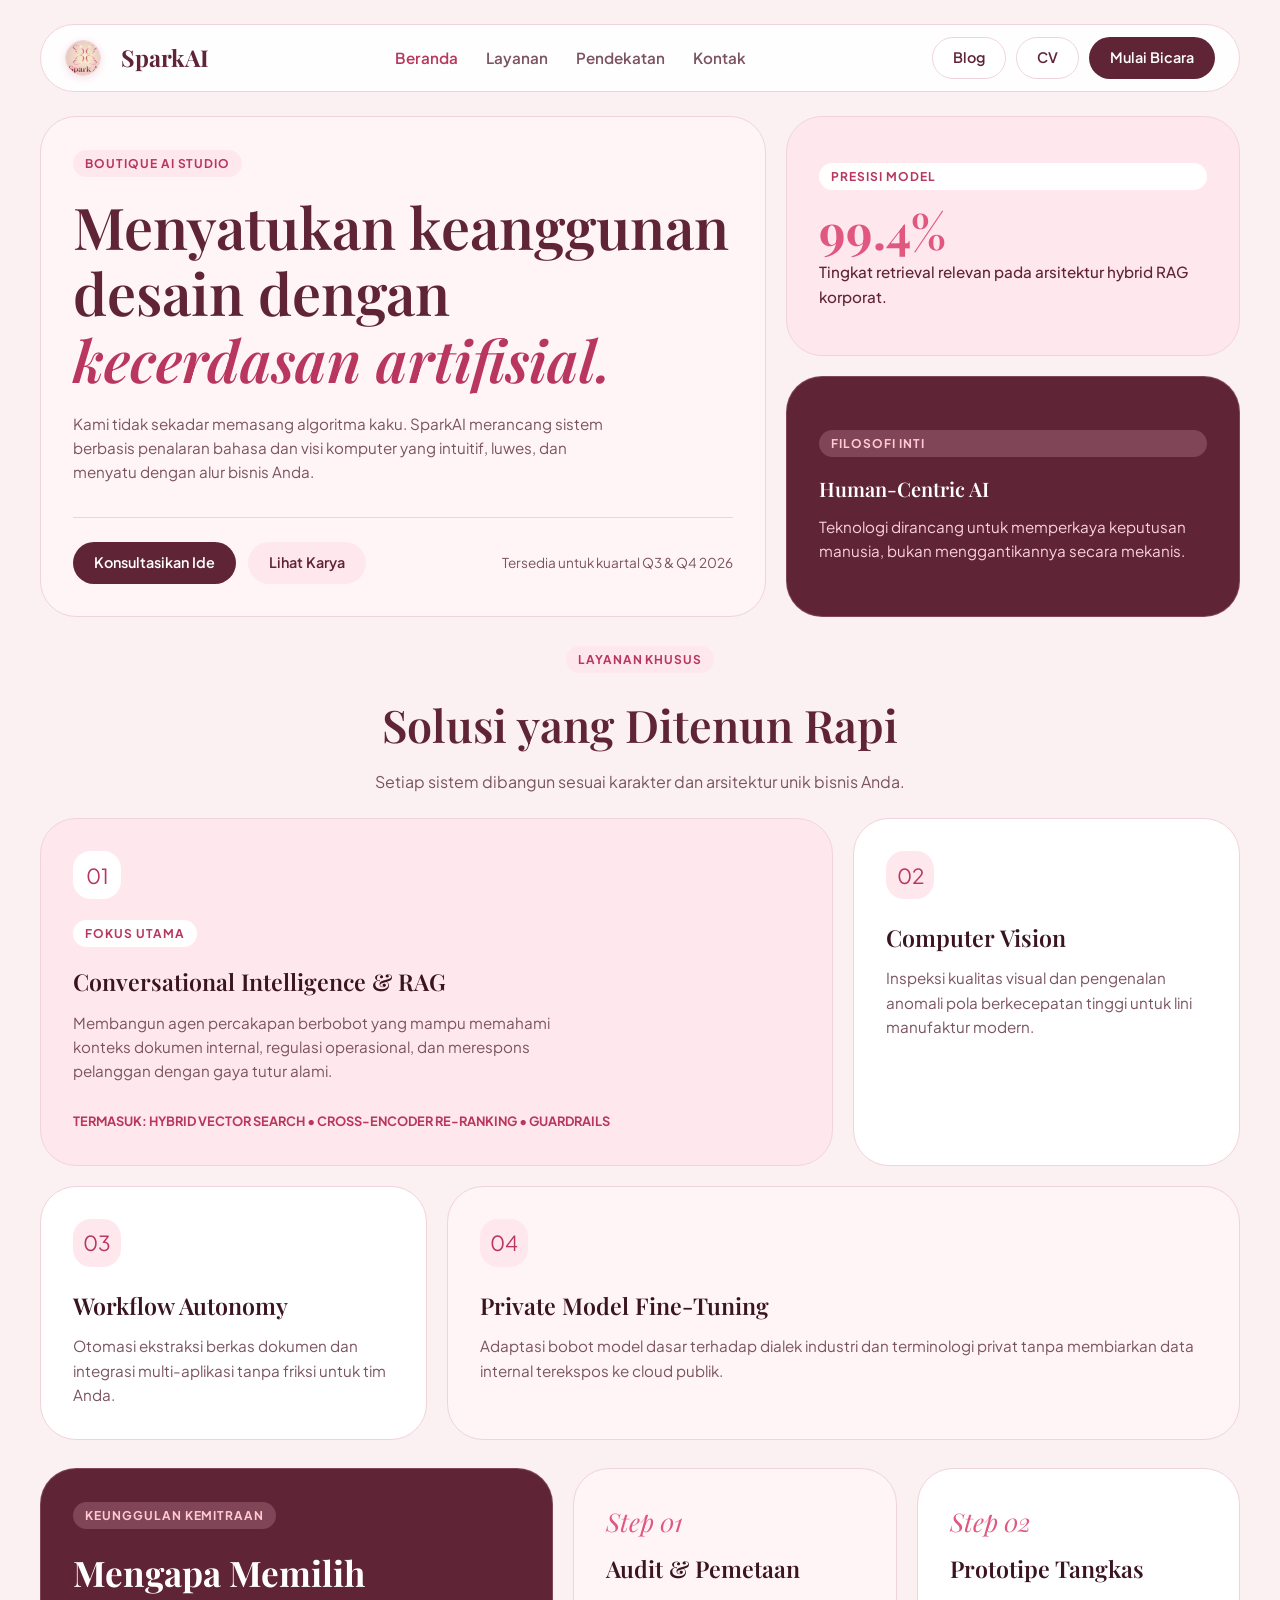
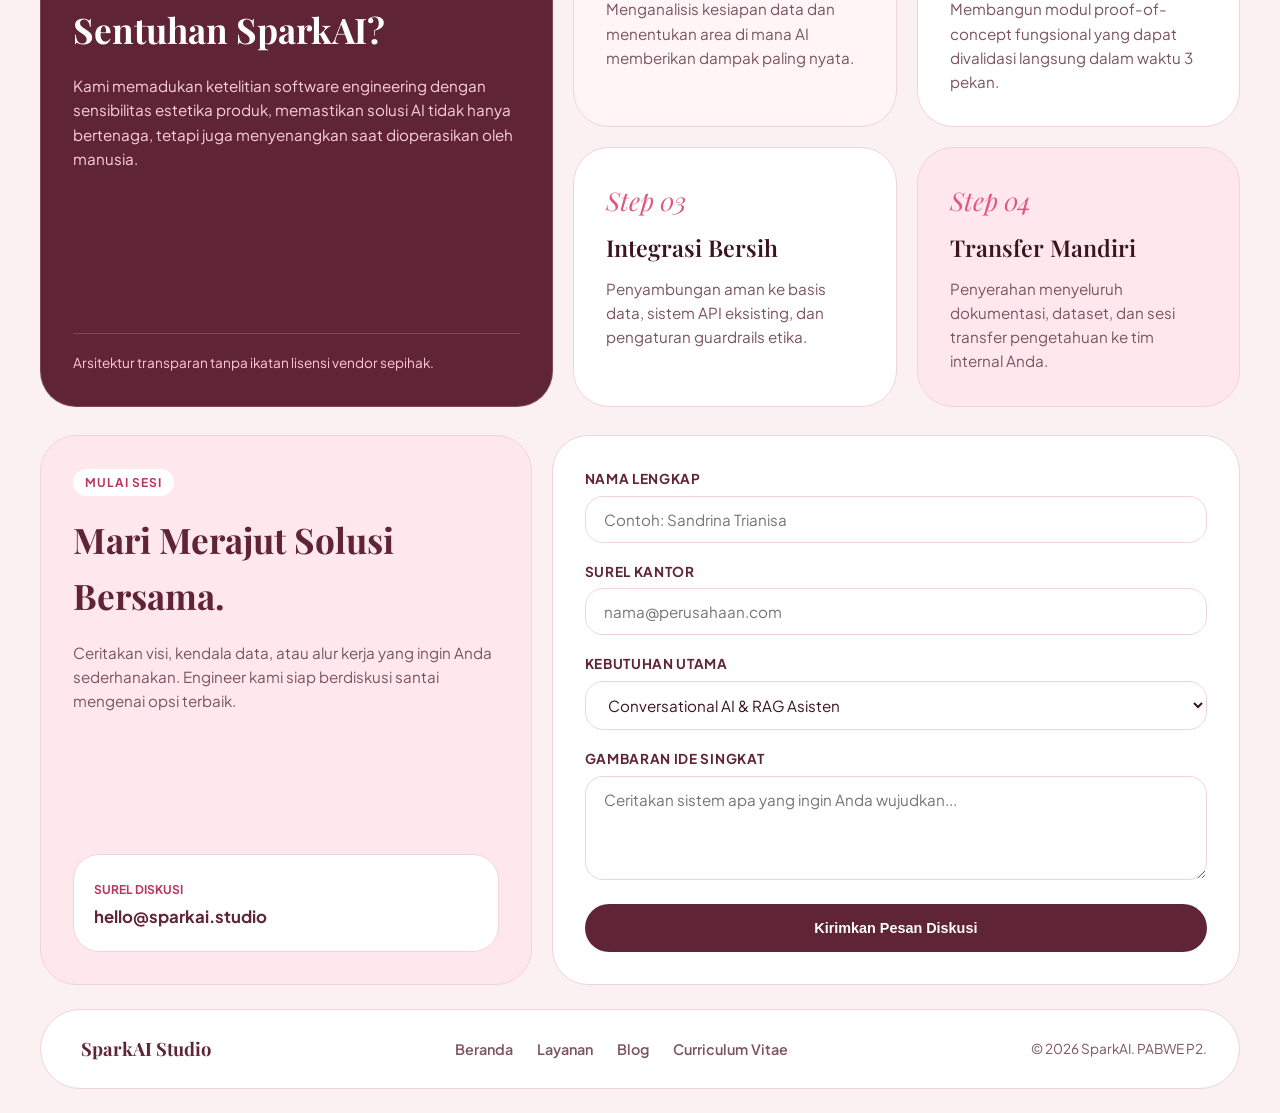
==== index.html @ 02bd4527 "first commit" ====
<!doctype html>
<html lang="id">
<head>
  <meta charset="UTF-8" />
  <meta name="viewport" content="width=device-width, initial-scale=1.0" />
  <title>SparkAI - Intelligent Studio & Craft</title>
  <link rel="icon" href="assets/img/logo.png" type="image/png" />

  <!-- Google Fonts: Playfair Display (Serif) & Plus Jakarta Sans -->
  <link rel="preconnect" href="https://fonts.googleapis.com" />
  <link rel="preconnect" href="https://fonts.gstatic.com" crossorigin />
  <link
    href="https://fonts.googleapis.com/css2?family=Playfair+Display:ital,wght@0,500;0,600;0,700;1,500&family=Plus+Jakarta+Sans:wght@400;500;600;700&family=JetBrains+Mono:wght@400;500&display=swap"
    rel="stylesheet"
  />

  <!-- External CSS Murni -->
  <link rel="stylesheet" href="assets/css/style.css" />
</head>
<body>
  <div class="page-canvas">

    <!-- HEADER NAVIGATION (PILL STYLE) -->
    <header class="site-header">
      <div class="navbar">
        <a href="index.html" class="brand">
          <img src="assets/img/logo.png" alt="SparkAI Logo" class="brand-logo" />
          <span class="brand-dot"></span>
          SparkAI
        </a>

        <nav>
          <ul class="nav-links">
            <li><a href="#home" class="active">Beranda</a></li>
            <li><a href="#layanan">Layanan</a></li>
            <li><a href="#pendekatan">Pendekatan</a></li>
            <li><a href="#kontak">Kontak</a></li>
          </ul>
        </nav>

        <div class="nav-cta">
          <a href="blog.html" class="btn btn-outline">Blog</a>
          <a href="cv.html" class="btn btn-outline">CV</a>
          <a href="#kontak" class="btn btn-primary">Mulai Bicara</a>
        </div>
      </div>
    </header>

    <main style="display: flex; flex-direction: column; gap: 28px;">

      <!-- HERO BENTO SECTION -->
      <section id="home" class="hero-bento">
        <!-- Hero Big Bento Tile -->
        <article class="bento-card bento-tint hero-main">
          <div>
            <span class="card-tag">Boutique AI Studio</span>
            <h1 class="hero-title">
              Menyatukan keanggunan desain dengan <em>kecerdasan artifisial.</em>
            </h1>
            <p class="hero-desc">
              Kami tidak sekadar memasang algoritma kaku. SparkAI merancang sistem berbasis penalaran bahasa dan visi komputer yang intuitif, luwes, dan menyatu dengan alur bisnis Anda.
            </p>
          </div>

          <div class="hero-bottom-row">
            <div style="display: flex; gap: 12px;">
              <a href="#kontak" class="btn btn-primary">Konsultasikan Ide</a>
              <a href="#layanan" class="btn btn-soft">Lihat Karya</a>
            </div>
            <span style="font-size: 0.85rem; color: var(--text-muted);">Tersedia untuk kuartal Q3 & Q4 2026</span>
          </div>
        </article>

        <!-- Hero Side Grid -->
        <div class="hero-side-grid">
          <article class="bento-card bento-blush" style="display: flex; flex-direction: column; justify-content: center;">
            <span class="card-tag" style="background: white;">Presisi Model</span>
            <div class="stat-num">99.4%</div>
            <p style="font-size: 0.95rem; color: var(--deep-plum); font-weight: 500;">
              Tingkat retrieval relevan pada arsitektur hybrid RAG korporat.
            </p>
          </article>

          <article class="bento-card bento-dark" style="display: flex; flex-direction: column; justify-content: center;">
            <span class="card-tag">Filosofi Inti</span>
            <h3 style="color: white; font-size: 1.25rem;">Human-Centric AI</h3>
            <p>
              Teknologi dirancang untuk memperkaya keputusan manusia, bukan menggantikannya secara mekanis.
            </p>
          </article>
        </div>
      </section>

      <!-- SERVICES ASYMMETRIC BENTO SECTION -->
      <section id="layanan">
        <div class="section-header">
          <span class="card-tag">Layanan Khusus</span>
          <h2 class="section-title">Solusi yang Ditenun Rapi</h2>
          <p class="section-subtitle">Setiap sistem dibangun sesuai karakter dan arsitektur unik bisnis Anda.</p>
        </div>

        <div class="services-bento">
          <!-- Big Tile: Agentic Assistant -->
          <article class="bento-card bento-blush service-hero-tile">
            <div>
              <div class="service-tile-icon" style="background: white;">01</div>
              <span class="card-tag" style="background: white;">Fokus Utama</span>
              <h3>Conversational Intelligence &amp; RAG</h3>
              <p style="max-width: 520px; margin-top: 8px;">
                Membangun agen percakapan berbobot yang mampu memahami konteks dokumen internal, regulasi operasional, dan merespons pelanggan dengan gaya tutur alami.
              </p>
            </div>
            <div style="margin-top: 24px;">
              <span style="font-size: 0.8rem; font-weight: 700; color: var(--raspberry); text-transform: uppercase;">
                Termasuk: Hybrid Vector Search • Cross-Encoder Re-ranking • Guardrails
              </span>
            </div>
          </article>

          <!-- Tile 2: Vision -->
          <article class="bento-card">
            <div class="service-tile-icon">02</div>
            <h3>Computer Vision</h3>
            <p>
              Inspeksi kualitas visual dan pengenalan anomali pola berkecepatan tinggi untuk lini manufaktur modern.
            </p>
          </article>

          <!-- Tile 3: Workflow -->
          <article class="bento-card">
            <div class="service-tile-icon">03</div>
            <h3>Workflow Autonomy</h3>
            <p>
              Otomasi ekstraksi berkas dokumen dan integrasi multi-aplikasi tanpa friksi untuk tim Anda.
            </p>
          </article>

          <!-- Tile 4: Fine-Tuning Tile -->
          <article class="bento-card bento-tint" style="grid-column: span 2;">
            <div class="service-tile-icon">04</div>
            <h3>Private Model Fine-Tuning</h3>
            <p>
              Adaptasi bobot model dasar terhadap dialek industri dan terminologi privat tanpa membiarkan data internal terekspos ke cloud publik.
            </p>
          </article>
        </div>
      </section>

      <!-- PHILOSOPHY / ABOUT BENTO SECTION -->
      <section id="pendekatan">
        <div class="about-bento">
          <!-- Left Big Card -->
          <article class="bento-card bento-dark" style="display: flex; flex-direction: column; justify-content: space-between;">
            <div>
              <span class="card-tag">Keunggulan Kemitraan</span>
              <h2 style="font-family: var(--font-serif); font-size: 2.2rem; color: white; margin-bottom: 16px;">
                Mengapa Memilih Sentuhan SparkAI?
              </h2>
              <p style="margin-bottom: 24px;">
                Kami memadukan ketelitian software engineering dengan sensibilitas estetika produk, memastikan solusi AI tidak hanya bertenaga, tetapi juga menyenangkan saat dioperasikan oleh manusia.
              </p>
            </div>
            <div style="border-top: 1px solid rgba(255, 202, 212, 0.2); padding-top: 18px; font-size: 0.85rem; color: var(--soft-blush);">
              Arsitektur transparan tanpa ikatan lisensi vendor sepihak.
            </div>
          </article>

          <!-- Right Subgrid -->
          <div class="about-bento-subgrid">
            <article class="bento-card bento-tint">
              <div class="flow-step-num">Step 01</div>
              <h3>Audit &amp; Pemetaan</h3>
              <p>Menganalisis kesiapan data dan menentukan area di mana AI memberikan dampak paling nyata.</p>
            </article>

            <article class="bento-card">
              <div class="flow-step-num">Step 02</div>
              <h3>Prototipe Tangkas</h3>
              <p>Membangun modul proof-of-concept fungsional yang dapat divalidasi langsung dalam waktu 3 pekan.</p>
            </article>

            <article class="bento-card">
              <div class="flow-step-num">Step 03</div>
              <h3>Integrasi Bersih</h3>
              <p>Penyambungan aman ke basis data, sistem API eksisting, dan pengaturan guardrails etika.</p>
            </article>

            <article class="bento-card bento-blush">
              <div class="flow-step-num">Step 04</div>
              <h3>Transfer Mandiri</h3>
              <p>Penyerahan menyeluruh dokumentasi, dataset, dan sesi transfer pengetahuan ke tim internal Anda.</p>
            </article>
          </div>
        </div>
      </section>

      <!-- CONTACT BENTO SECTION -->
      <section id="kontak">
        <div class="contact-bento">
          <!-- Contact Info Card -->
          <article class="bento-card bento-blush" style="display: flex; flex-direction: column; justify-content: space-between;">
            <div>
              <span class="card-tag" style="background: white;">Mulai Sesi</span>
              <h2 style="font-family: var(--font-serif); font-size: 2.2rem; color: var(--deep-plum); margin-bottom: 16px;">
                Mari Merajut Solusi Bersama.
              </h2>
              <p style="color: var(--text-muted); margin-bottom: 24px;">
                Ceritakan visi, kendala data, atau alur kerja yang ingin Anda sederhanakan. Engineer kami siap berdiskusi santai mengenai opsi terbaik.
              </p>
            </div>

            <div style="background: white; padding: 20px; border-radius: var(--radius-md); border: 1px solid var(--border-soft);">
              <small style="text-transform: uppercase; font-weight: 700; color: var(--raspberry); font-size: 0.75rem;">Surel Diskusi</small>
              <p style="font-size: 1.05rem; font-weight: 700; color: var(--deep-plum); margin-top: 4px;">hello@sparkai.studio</p>
            </div>
          </article>

          <!-- Contact Form Card -->
          <article class="bento-card">
            <form action="#" method="get">
              <div class="form-group">
                <label for="nama">Nama Lengkap</label>
                <input type="text" id="nama" placeholder="Contoh: Sandrina Trianisa" required />
              </div>

              <div class="form-group">
                <label for="email">Surel Kantor</label>
                <input type="email" id="email" placeholder="nama@perusahaan.com" required />
              </div>

              <div class="form-group">
                <label for="topik">Kebutuhan Utama</label>
                <select id="topik">
                  <option>Conversational AI &amp; RAG Asisten</option>
                  <option>Inspeksi Computer Vision</option>
                  <option>Otomasi Alur &amp; Dokumen</option>
                  <option>Konsultasi &amp; Desain Arsitektur AI</option>
                </select>
              </div>

              <div class="form-group">
                <label for="pesan">Gambaran Ide Singkat</label>
                <textarea id="pesan" rows="4" placeholder="Ceritakan sistem apa yang ingin Anda wujudkan..."></textarea>
              </div>

              <button type="submit" class="btn btn-primary" style="width: 100%; min-height: 48px;">
                Kirimkan Pesan Diskusi
              </button>
            </form>
          </article>
        </div>
      </section>

    </main>

    <!-- FOOTER PILL -->
    <footer class="footer-bento">
      <div style="display: flex; align-items: center; gap: 8px; font-family: var(--font-serif); font-size: 1.15rem; font-weight: 700; color: var(--deep-plum);">
        <span class="brand-dot"></span> SparkAI Studio
      </div>

      <nav class="footer-nav">
        <a href="#home">Beranda</a>
        <a href="#layanan">Layanan</a>
        <a href="blog.html">Blog</a>
        <a href="cv.html">Curriculum Vitae</a>
      </nav>

      <span style="font-size: 0.85rem; color: var(--text-muted);">&copy; 2026 SparkAI. PABWE P2.</span>
    </footer>

  </div>
</body>
</html>
---- assets/css/style.css ----
/* ==========================================================================
   SPARKAI - SOFT EDITORIAL BENTO UI (ROSE ROYALE)
   ========================================================================== */

/* 1. CSS VARIABLES */
:root {
  --deep-plum: #602437;
  --berry-rose: #8A2846;
  --raspberry: #B9375E;
  --soft-blush: #FFCAD4;
  --rose-pink: #E05780;

  --bg-page: #FBF0F2;
  --bg-card: #FFFFFF;
  --bg-card-tint: #FFF4F6;
  --bg-card-blush: #FFE8ED;
  --bg-card-dark: #602437;

  --text-dark: #3A1521;
  --text-muted: #7B5461;
  --text-light: #FDE8ED;
  --border-soft: #F1D4DB;

  --radius-xs: 12px;
  --radius-sm: 18px;
  --radius-md: 26px;
  --radius-lg: 36px;
  --radius-pill: 999px;

  --font-serif: "Playfair Display", Georgia, serif;
  --font-sans: "Plus Jakarta Sans", -apple-system, sans-serif;
  --font-mono: "JetBrains Mono", monospace;
}

/* 2. RESET & GLOBAL */
* {
  box-sizing: border-box;
  margin: 0;
  padding: 0;
}

html {
  scroll-behavior: smooth;
}

body {
  font-family: var(--font-sans);
  background-color: var(--bg-page);
  color: var(--text-dark);
  line-height: 1.6;
  padding: 24px 16px;
}

a {
  color: inherit;
  text-decoration: none;
}

/* 3. PAGE CANVAS FRAME */
.page-canvas {
  max-width: 1200px;
  margin-inline: auto;
  display: flex;
  flex-direction: column;
  gap: 24px;
}

/* 4. HEADER PILL */
.site-header {
  position: sticky;
  top: 16px;
  z-index: 1000;
  background: rgba(255, 255, 255, 0.88);
  backdrop-filter: blur(16px);
  border: 1px solid var(--border-soft);
  border-radius: var(--radius-pill);
  padding: 12px 24px;
}

.navbar {
  display: flex;
  align-items: center;
  justify-content: space-between;
  gap: 20px;
}

.brand {
  display: flex;
  align-items: center;
  gap: 10px;
  font-family: var(--font-serif);
  font-size: 1.45rem;
  font-weight: 700;
  color: var(--deep-plum);
}

.brand-logo {
  width: 36px;
  height: 36px;
  object-fit: cover;
  border-radius: 50%;
  border: 1px solid var(--border-soft);
  box-shadow: 0 2px 8px rgba(185, 55, 94, 0.15);
}

.nav-links {
  display: flex;
  align-items: center;
  gap: 28px;
  list-style: none;
}

.nav-links a {
  font-size: 0.95rem;
  font-weight: 600;
  color: var(--text-muted);
  transition: color 0.2s ease;
}

.nav-links a:hover,
.nav-links a.active {
  color: var(--raspberry);
}

.nav-cta {
  display: flex;
  align-items: center;
  gap: 10px;
}

/* 5. BUTTONS */
.btn {
  display: inline-flex;
  align-items: center;
  justify-content: center;
  min-height: 42px;
  padding-inline: 20px;
  border-radius: var(--radius-pill);
  font-size: 0.9rem;
  font-weight: 600;
  cursor: pointer;
  border: 1px solid transparent;
  transition: transform 0.2s ease, box-shadow 0.2s ease, background-color 0.2s ease;
}

.btn:hover {
  transform: translateY(-2px);
}

.btn-primary {
  background-color: var(--deep-plum);
  color: white;
}

.btn-primary:hover {
  background-color: var(--berry-rose);
}

.btn-outline {
  border-color: var(--border-soft);
  background-color: white;
  color: var(--deep-plum);
}

.btn-outline:hover {
  border-color: var(--raspberry);
  color: var(--raspberry);
}

.btn-soft {
  background-color: var(--bg-card-blush);
  color: var(--deep-plum);
}

.btn-soft:hover {
  background-color: var(--soft-blush);
}

/* 6. BENTO CARD PRIMITIVES */
.bento-card {
  background-color: var(--bg-card);
  border: 1px solid var(--border-soft);
  border-radius: var(--radius-lg);
  padding: 32px;
  position: relative;
  overflow: hidden;
}

.bento-tint {
  background-color: var(--bg-card-tint);
}

.bento-blush {
  background-color: var(--bg-card-blush);
}

.bento-dark {
  background-color: var(--bg-card-dark);
  color: var(--text-light);
  border-color: rgba(255, 202, 212, 0.2);
}

.card-tag {
  display: inline-block;
  font-size: 0.75rem;
  font-weight: 700;
  text-transform: uppercase;
  letter-spacing: 0.08em;
  padding: 4px 12px;
  border-radius: var(--radius-pill);
  margin-bottom: 16px;
  background-color: var(--bg-card-blush);
  color: var(--raspberry);
}

.bento-dark .card-tag {
  background-color: rgba(255, 202, 212, 0.2);
  color: var(--soft-blush);
}

/* 7. HERO BENTO SECTION */
.hero-bento {
  display: grid;
  grid-template-columns: 1.6fr 1fr;
  gap: 20px;
}

.hero-main {
  display: flex;
  flex-direction: column;
  justify-content: space-between;
  min-height: 480px;
}

.hero-title {
  font-family: var(--font-serif);
  font-size: clamp(2.4rem, 4.5vw, 3.8rem);
  font-weight: 600;
  line-height: 1.15;
  color: var(--deep-plum);
  margin-bottom: 20px;
}

.hero-title em {
  font-style: italic;
  color: var(--raspberry);
}

.hero-desc {
  font-size: 1.1rem;
  color: var(--text-muted);
  max-width: 540px;
  margin-bottom: 32px;
}

.hero-bottom-row {
  display: flex;
  align-items: center;
  justify-content: space-between;
  flex-wrap: wrap;
  gap: 16px;
  padding-top: 24px;
  border-top: 1px solid var(--border-soft);
}

.hero-side-grid {
  display: grid;
  grid-template-rows: 1fr 1fr;
  gap: 20px;
}

.stat-num {
  font-family: var(--font-serif);
  font-size: 3rem;
  font-weight: 700;
  line-height: 1;
  color: var(--rose-pink);
  margin-bottom: 6px;
}

/* 8. SECTION TITLE */
.section-header {
  text-align: center;
  max-width: 600px;
  margin-inline: auto;
  margin-bottom: 24px;
}

.section-title {
  font-family: var(--font-serif);
  font-size: clamp(2rem, 3.5vw, 2.8rem);
  font-weight: 600;
  color: var(--deep-plum);
  margin-bottom: 8px;
}

.section-subtitle {
  color: var(--text-muted);
  font-size: 1rem;
}

/* 9. SERVICES ASYMMETRIC BENTO GRID */
.services-bento {
  display: grid;
  grid-template-columns: repeat(3, 1fr);
  gap: 20px;
}

.service-hero-tile {
  grid-column: span 2;
  display: flex;
  flex-direction: column;
  justify-content: space-between;
}

.service-tile-icon {
  width: 48px;
  height: 48px;
  border-radius: var(--radius-sm);
  background-color: var(--bg-card-blush);
  color: var(--raspberry);
  display: grid;
  place-items: center;
  font-size: 1.3rem;
  margin-bottom: 20px;
}

.bento-dark .service-tile-icon {
  background-color: rgba(255, 202, 212, 0.2);
  color: var(--soft-blush);
}

.bento-card h3 {
  font-family: var(--font-serif);
  font-size: 1.45rem;
  font-weight: 600;
  margin-bottom: 10px;
}

.bento-card p {
  color: var(--text-muted);
  font-size: 0.95rem;
}

.bento-dark p {
  color: #fad1db;
}

/* 10. PHILOSOPHY / ABOUT BENTO */
.about-bento {
  display: grid;
  grid-template-columns: 1fr 1.3fr;
  gap: 20px;
  align-items: stretch;
}

.about-bento-subgrid {
  display: grid;
  grid-template-columns: 1fr 1fr;
  gap: 20px;
}

.flow-step-num {
  font-family: var(--font-serif);
  font-size: 1.6rem;
  font-style: italic;
  color: var(--rose-pink);
  margin-bottom: 8px;
}

/* 11. FORM BENTO */
.contact-bento {
  display: grid;
  grid-template-columns: 1fr 1.4fr;
  gap: 20px;
}

.form-group {
  margin-bottom: 18px;
}

.form-group label {
  display: block;
  font-size: 0.85rem;
  font-weight: 700;
  text-transform: uppercase;
  letter-spacing: 0.05em;
  color: var(--deep-plum);
  margin-bottom: 6px;
}

input[type="text"],
input[type="email"],
textarea,
select {
  width: 100%;
  padding: 13px 18px;
  border: 1px solid var(--border-soft);
  border-radius: var(--radius-sm);
  background-color: white;
  color: var(--text-dark);
  font-family: inherit;
  font-size: 0.95rem;
  outline: none;
  transition: border-color 0.2s ease, box-shadow 0.2s ease;
}

input:focus,
textarea:focus,
select:focus {
  border-color: var(--rose-pink);
  box-shadow: 0 0 0 4px rgba(224, 87, 128, 0.15);
}

/* 12. FOOTER CARD */
.footer-bento {
  display: flex;
  justify-content: space-between;
  align-items: center;
  flex-wrap: wrap;
  gap: 20px;
  padding: 24px 32px;
  border-radius: var(--radius-pill);
  border: 1px solid var(--border-soft);
  background-color: white;
}

.footer-nav {
  display: flex;
  gap: 24px;
  font-size: 0.9rem;
  font-weight: 600;
  color: var(--text-muted);
}

.footer-nav a:hover {
  color: var(--raspberry);
}

/* 13. RESPONSIVE BREAKPOINTS */
@media (max-width: 960px) {
  .hero-bento,
  .about-bento,
  .contact-bento {
    grid-template-columns: 1fr;
  }
  .services-bento {
    grid-template-columns: 1fr 1fr;
  }
  .service-hero-tile {
    grid-column: span 2;
  }
}

@media (max-width: 680px) {
  .nav-links {
    display: none;
  }
  .services-bento,
  .about-bento-subgrid {
    grid-template-columns: 1fr;
  }
  .service-hero-tile {
    grid-column: span 1;
  }
  .footer-bento {
    border-radius: var(--radius-md);
    flex-direction: column;
    text-align: center;
  }
}
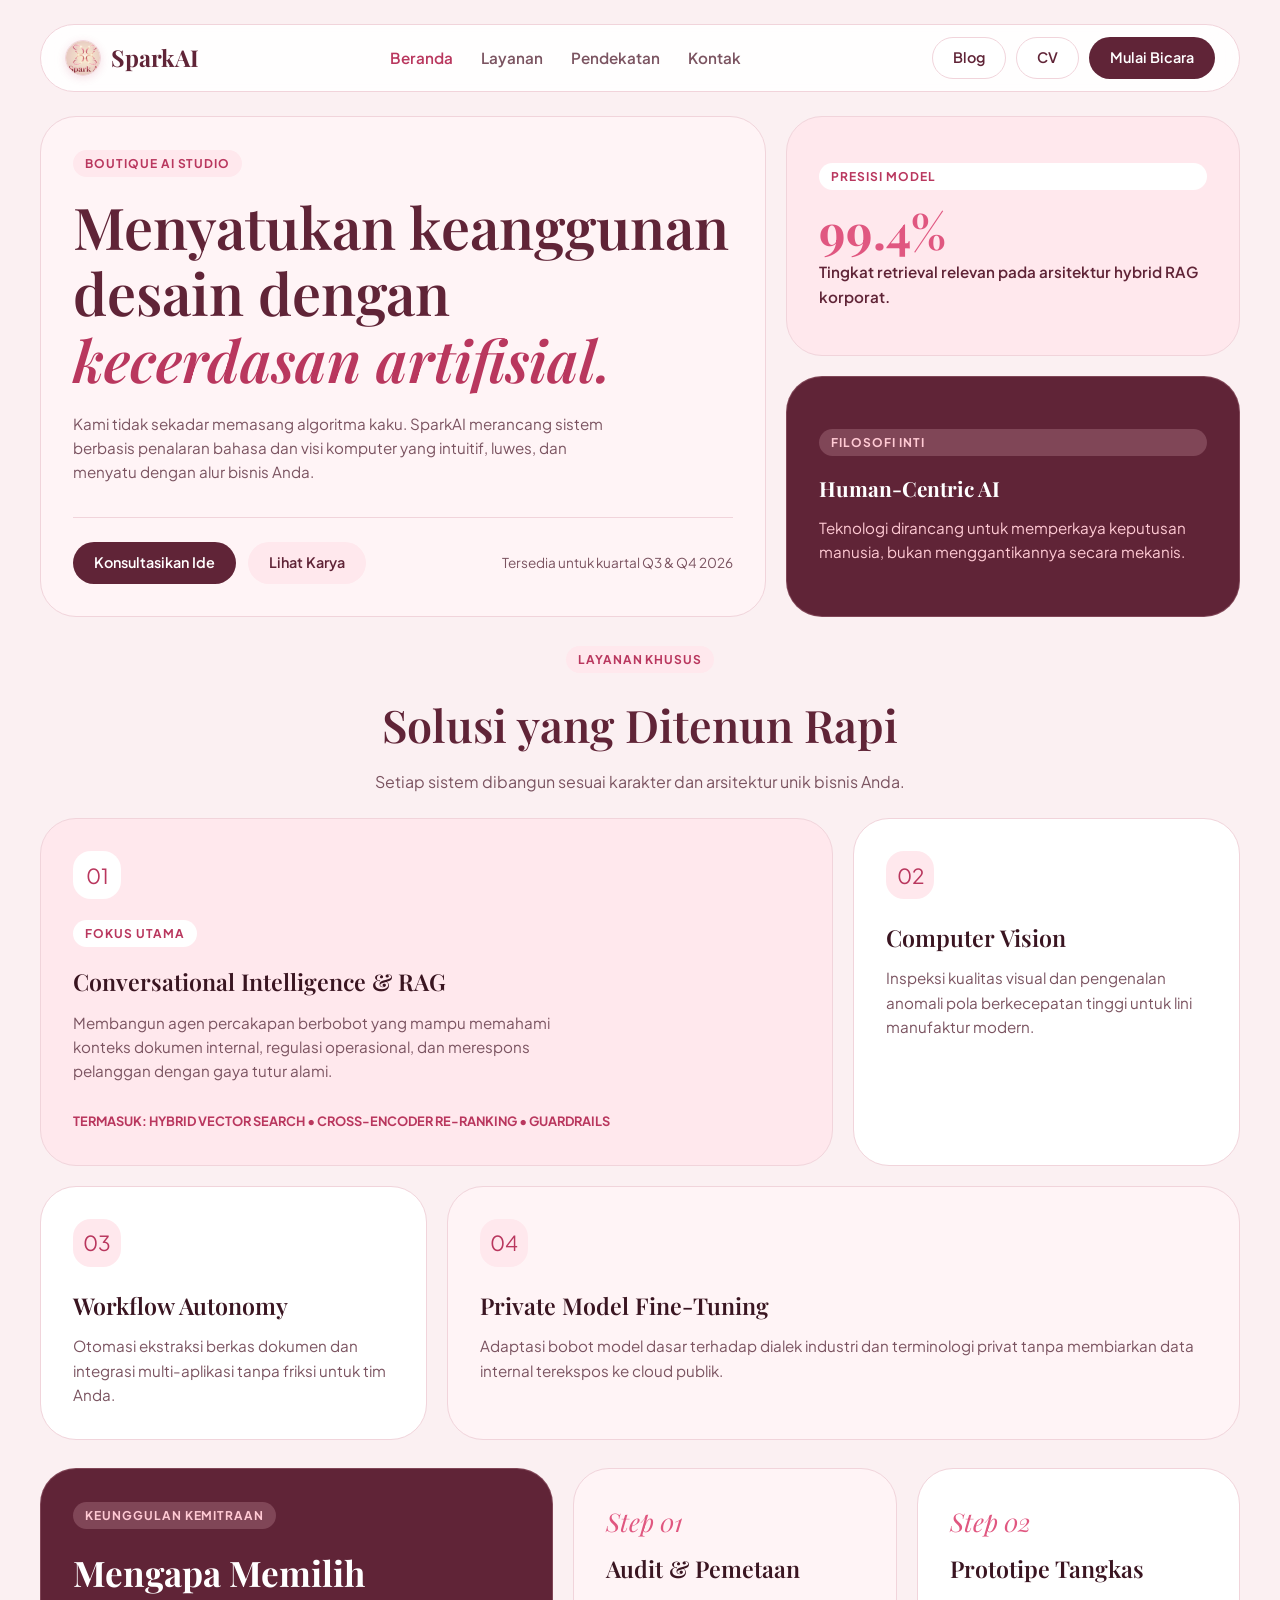
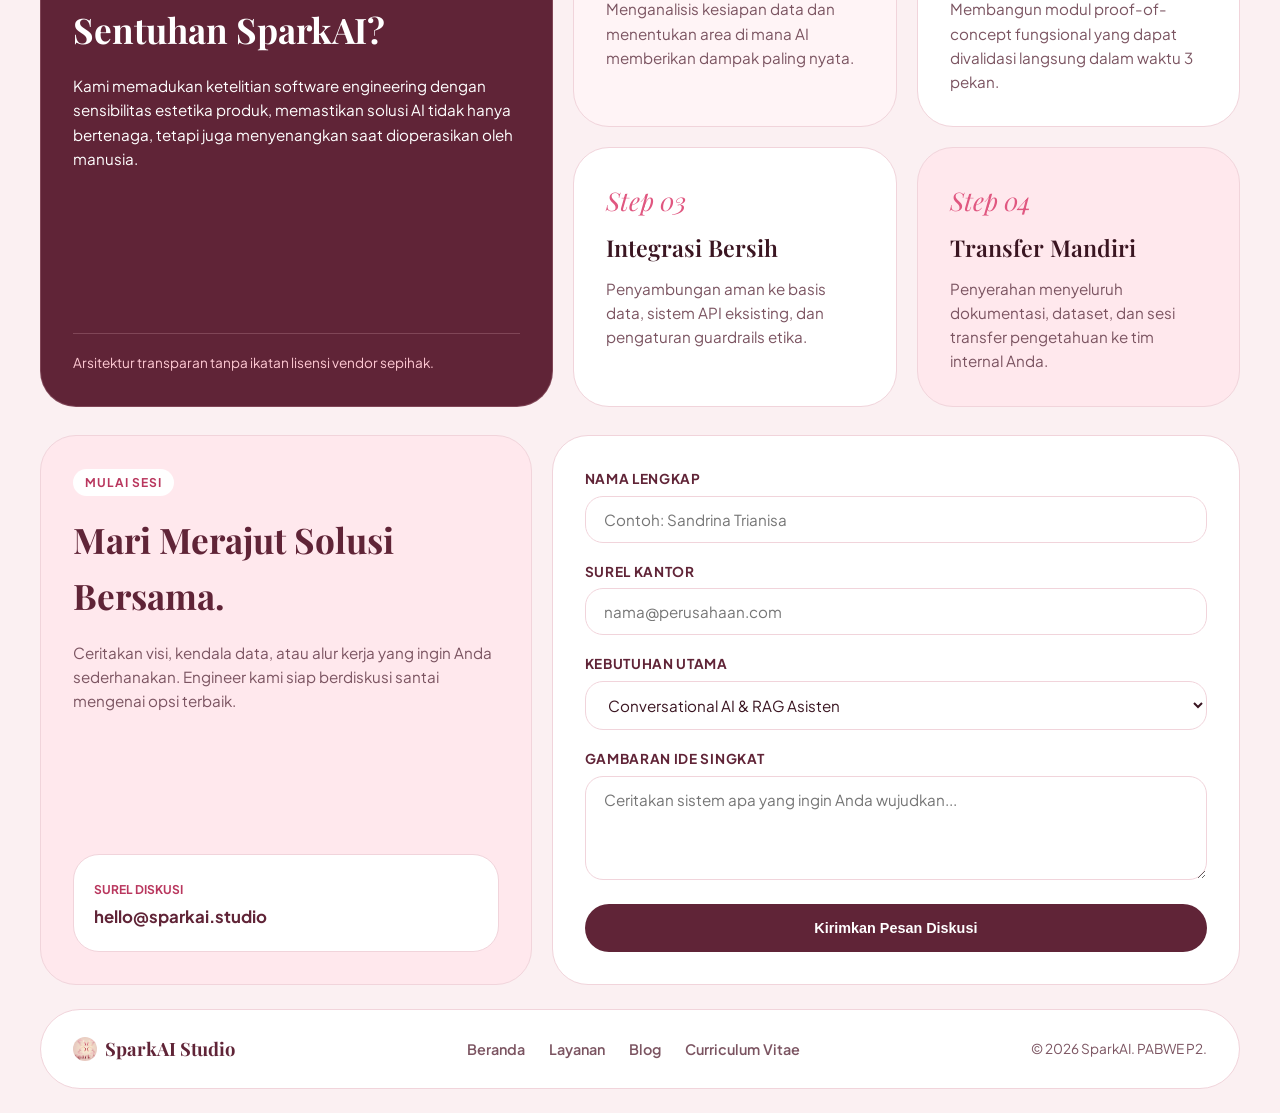
==== commit 3828e14e: "ya" ====
--- a/index.html
+++ b/index.html
@@ -25,11 +25,11 @@
       <div class="navbar">
         <a href="index.html" class="brand">
           <img src="assets/img/logo.png" alt="SparkAI Logo" class="brand-logo" />
-          <span class="brand-dot"></span>
-          SparkAI
+          <span>SparkAI</span>
         </a>
 
-        <nav>
+        <!-- Landmark Nav Unik: aria-label="Navigasi Utama Halaman" -->
+        <nav aria-label="Navigasi Utama Halaman">
           <ul class="nav-links">
             <li><a href="#home" class="active">Beranda</a></li>
             <li><a href="#layanan">Layanan</a></li>
@@ -46,15 +46,16 @@
       </div>
     </header>
 
-    <main style="display: flex; flex-direction: column; gap: 28px;">
+    <!-- LANDMARK UTAMA: MAIN -->
+    <main id="main-content" style="display: flex; flex-direction: column; gap: 28px;">
 
       <!-- HERO BENTO SECTION -->
-      <section id="home" class="hero-bento">
+      <section id="home" class="hero-bento" aria-labelledby="hero-title-id">
         <!-- Hero Big Bento Tile -->
         <article class="bento-card bento-tint hero-main">
           <div>
             <span class="card-tag">Boutique AI Studio</span>
-            <h1 class="hero-title">
+            <h1 id="hero-title-id" class="hero-title">
               Menyatukan keanggunan desain dengan <em>kecerdasan artifisial.</em>
             </h1>
             <p class="hero-desc">
@@ -67,7 +68,7 @@
               <a href="#kontak" class="btn btn-primary">Konsultasikan Ide</a>
               <a href="#layanan" class="btn btn-soft">Lihat Karya</a>
             </div>
-            <span style="font-size: 0.85rem; color: var(--text-muted);">Tersedia untuk kuartal Q3 & Q4 2026</span>
+            <span style="font-size: 0.85rem; color: var(--text-muted);">Tersedia untuk kuartal Q3 &amp; Q4 2026</span>
           </div>
         </article>
 
@@ -76,15 +77,18 @@
           <article class="bento-card bento-blush" style="display: flex; flex-direction: column; justify-content: center;">
             <span class="card-tag" style="background: white;">Presisi Model</span>
             <div class="stat-num">99.4%</div>
-            <p style="font-size: 0.95rem; color: var(--deep-plum); font-weight: 500;">
+            <p style="font-size: 0.95rem; color: var(--deep-plum); font-weight: 600;">
               Tingkat retrieval relevan pada arsitektur hybrid RAG korporat.
             </p>
           </article>
 
+          <!-- FIX HEADING ORDER: h3 diubah ke h2 -->
           <article class="bento-card bento-dark" style="display: flex; flex-direction: column; justify-content: center;">
             <span class="card-tag">Filosofi Inti</span>
-            <h3 style="color: white; font-size: 1.25rem;">Human-Centric AI</h3>
-            <p>
+            <h2 style="color: white; font-size: 1.3rem; font-family: var(--font-serif); margin-bottom: 10px;">
+              Human-Centric AI
+            </h2>
+            <p style="color: var(--soft-blush);">
               Teknologi dirancang untuk memperkaya keputusan manusia, bukan menggantikannya secara mekanis.
             </p>
           </article>
@@ -92,15 +96,14 @@
       </section>
 
       <!-- SERVICES ASYMMETRIC BENTO SECTION -->
-      <section id="layanan">
+      <section id="layanan" aria-labelledby="layanan-title-id">
         <div class="section-header">
           <span class="card-tag">Layanan Khusus</span>
-          <h2 class="section-title">Solusi yang Ditenun Rapi</h2>
+          <h2 id="layanan-title-id" class="section-title">Solusi yang Ditenun Rapi</h2>
           <p class="section-subtitle">Setiap sistem dibangun sesuai karakter dan arsitektur unik bisnis Anda.</p>
         </div>
 
         <div class="services-bento">
-          <!-- Big Tile: Agentic Assistant -->
           <article class="bento-card bento-blush service-hero-tile">
             <div>
               <div class="service-tile-icon" style="background: white;">01</div>
@@ -117,7 +120,6 @@
             </div>
           </article>
 
-          <!-- Tile 2: Vision -->
           <article class="bento-card">
             <div class="service-tile-icon">02</div>
             <h3>Computer Vision</h3>
@@ -126,7 +128,6 @@
             </p>
           </article>
 
-          <!-- Tile 3: Workflow -->
           <article class="bento-card">
             <div class="service-tile-icon">03</div>
             <h3>Workflow Autonomy</h3>
@@ -135,7 +136,6 @@
             </p>
           </article>
 
-          <!-- Tile 4: Fine-Tuning Tile -->
           <article class="bento-card bento-tint" style="grid-column: span 2;">
             <div class="service-tile-icon">04</div>
             <h3>Private Model Fine-Tuning</h3>
@@ -147,16 +147,15 @@
       </section>
 
       <!-- PHILOSOPHY / ABOUT BENTO SECTION -->
-      <section id="pendekatan">
+      <section id="pendekatan" aria-labelledby="pendekatan-title-id">
         <div class="about-bento">
-          <!-- Left Big Card -->
           <article class="bento-card bento-dark" style="display: flex; flex-direction: column; justify-content: space-between;">
             <div>
               <span class="card-tag">Keunggulan Kemitraan</span>
-              <h2 style="font-family: var(--font-serif); font-size: 2.2rem; color: white; margin-bottom: 16px;">
+              <h2 id="pendekatan-title-id" style="font-family: var(--font-serif); font-size: 2.2rem; color: white; margin-bottom: 16px;">
                 Mengapa Memilih Sentuhan SparkAI?
               </h2>
-              <p style="margin-bottom: 24px;">
+              <p style="margin-bottom: 24px; color: #ffffff;">
                 Kami memadukan ketelitian software engineering dengan sensibilitas estetika produk, memastikan solusi AI tidak hanya bertenaga, tetapi juga menyenangkan saat dioperasikan oleh manusia.
               </p>
             </div>
@@ -165,7 +164,6 @@
             </div>
           </article>
 
-          <!-- Right Subgrid -->
           <div class="about-bento-subgrid">
             <article class="bento-card bento-tint">
               <div class="flow-step-num">Step 01</div>
@@ -195,13 +193,12 @@
       </section>
 
       <!-- CONTACT BENTO SECTION -->
-      <section id="kontak">
+      <section id="kontak" aria-labelledby="kontak-title-id">
         <div class="contact-bento">
-          <!-- Contact Info Card -->
           <article class="bento-card bento-blush" style="display: flex; flex-direction: column; justify-content: space-between;">
             <div>
               <span class="card-tag" style="background: white;">Mulai Sesi</span>
-              <h2 style="font-family: var(--font-serif); font-size: 2.2rem; color: var(--deep-plum); margin-bottom: 16px;">
+              <h2 id="kontak-title-id" style="font-family: var(--font-serif); font-size: 2.2rem; color: var(--deep-plum); margin-bottom: 16px;">
                 Mari Merajut Solusi Bersama.
               </h2>
               <p style="color: var(--text-muted); margin-bottom: 24px;">
@@ -215,7 +212,6 @@
             </div>
           </article>
 
-          <!-- Contact Form Card -->
           <article class="bento-card">
             <form action="#" method="get">
               <div class="form-group">
@@ -256,10 +252,12 @@
     <!-- FOOTER PILL -->
     <footer class="footer-bento">
       <div style="display: flex; align-items: center; gap: 8px; font-family: var(--font-serif); font-size: 1.15rem; font-weight: 700; color: var(--deep-plum);">
-        <span class="brand-dot"></span> SparkAI Studio
+        <img src="assets/img/logo.png" alt="SparkAI" style="width: 24px; height: 24px; border-radius: 50%; object-fit: cover;" />
+        SparkAI Studio
       </div>
 
-      <nav class="footer-nav">
+      <!-- Landmark Nav Unik: aria-label="Navigasi Footer" -->
+      <nav class="footer-nav" aria-label="Navigasi Footer">
         <a href="#home">Beranda</a>
         <a href="#layanan">Layanan</a>
         <a href="blog.html">Blog</a>
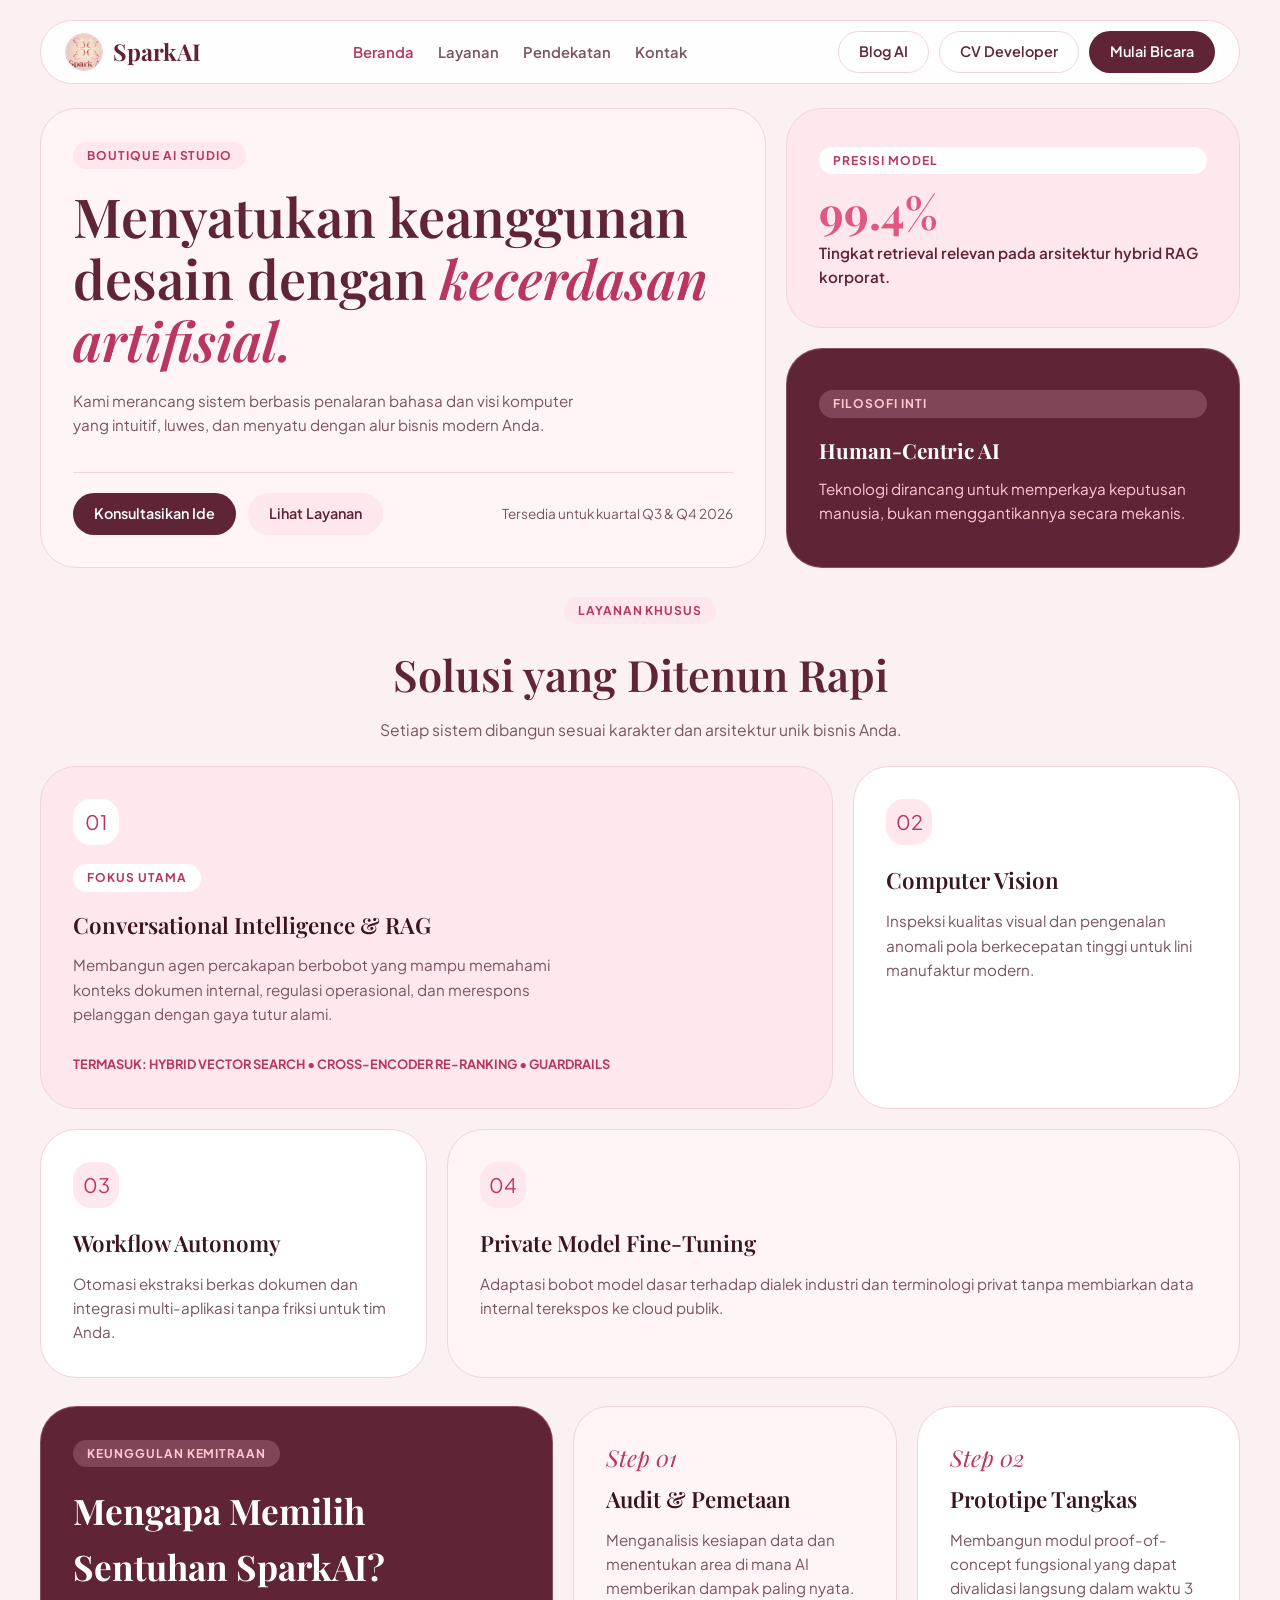
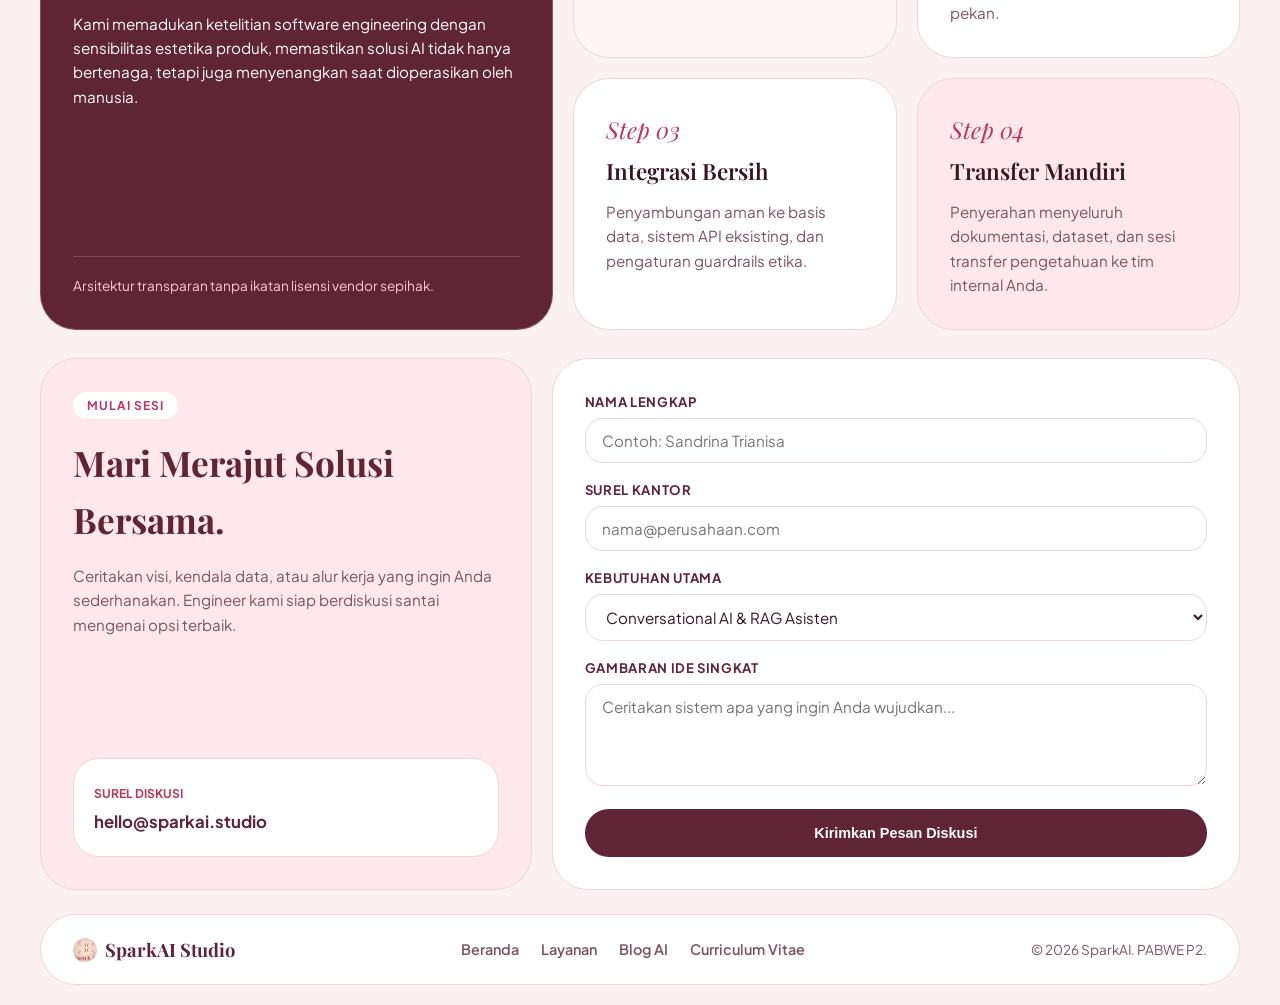
==== commit bf3b89d0: "oke" ====
--- a/index.html
+++ b/index.html
@@ -3,10 +3,11 @@
 <head>
   <meta charset="UTF-8" />
   <meta name="viewport" content="width=device-width, initial-scale=1.0" />
+  <meta name="description" content="SparkAI Studio menghadirkan solusi otomasi cerdas, asisten virtual berbasis LLM, dan visi komputer untuk transformasi digital perusahaan." />
   <title>SparkAI - Intelligent Studio & Craft</title>
   <link rel="icon" href="assets/img/logo.png" type="image/png" />
 
-  <!-- Google Fonts: Playfair Display (Serif) & Plus Jakarta Sans -->
+  <!-- Google Fonts -->
   <link rel="preconnect" href="https://fonts.googleapis.com" />
   <link rel="preconnect" href="https://fonts.gstatic.com" crossorigin />
   <link
@@ -20,16 +21,16 @@
 <body>
   <div class="page-canvas">
 
-    <!-- HEADER NAVIGATION (PILL STYLE) -->
+    <!-- HEADER NAVIGATION -->
     <header class="site-header">
       <div class="navbar">
         <a href="index.html" class="brand">
-          <img src="assets/img/logo.png" alt="SparkAI Logo" class="brand-logo" />
+          <img src="assets/img/logo.png" alt="SparkAI Logo" class="brand-logo" width="38" height="38" />
           <span>SparkAI</span>
         </a>
 
-        <!-- Landmark Nav Unik: aria-label="Navigasi Utama Halaman" -->
-        <nav aria-label="Navigasi Utama Halaman">
+        <!-- Desktop Nav -->
+        <nav aria-label="Navigasi Utama Desktop">
           <ul class="nav-links">
             <li><a href="#home" class="active">Beranda</a></li>
             <li><a href="#layanan">Layanan</a></li>
@@ -39,9 +40,25 @@
         </nav>
 
         <div class="nav-cta">
-          <a href="blog.html" class="btn btn-outline">Blog</a>
-          <a href="cv.html" class="btn btn-outline">CV</a>
+          <a href="blog.html" class="btn btn-outline">Blog AI</a>
+          <a href="cv.html" class="btn btn-outline">CV Developer</a>
           <a href="#kontak" class="btn btn-primary">Mulai Bicara</a>
+        </div>
+
+        <!-- Tombol Hamburger Mobile -->
+        <button id="mobileNavToggle" type="button" class="nav-toggle-btn" aria-label="Buka Menu Navigasi" aria-expanded="false">
+          ☰
+        </button>
+
+        <!-- Menu Drawer Mobile -->
+        <div id="mobileDrawer" class="mobile-menu-drawer" aria-label="Navigasi Menu Seluler">
+          <a href="#home" class="mobile-link">Beranda</a>
+          <a href="#layanan" class="mobile-link">Layanan</a>
+          <a href="#pendekatan" class="mobile-link">Pendekatan</a>
+          <a href="#kontak" class="mobile-link">Kontak</a>
+          <hr style="border: 0; border-top: 1px solid var(--border-soft);" />
+          <a href="blog.html">Blog AI</a>
+          <a href="cv.html">CV Developer</a>
         </div>
       </div>
     </header>
@@ -51,7 +68,6 @@
 
       <!-- HERO BENTO SECTION -->
       <section id="home" class="hero-bento" aria-labelledby="hero-title-id">
-        <!-- Hero Big Bento Tile -->
         <article class="bento-card bento-tint hero-main">
           <div>
             <span class="card-tag">Boutique AI Studio</span>
@@ -59,20 +75,19 @@
               Menyatukan keanggunan desain dengan <em>kecerdasan artifisial.</em>
             </h1>
             <p class="hero-desc">
-              Kami tidak sekadar memasang algoritma kaku. SparkAI merancang sistem berbasis penalaran bahasa dan visi komputer yang intuitif, luwes, dan menyatu dengan alur bisnis Anda.
+              Kami merancang sistem berbasis penalaran bahasa dan visi komputer yang intuitif, luwes, dan menyatu dengan alur bisnis modern Anda.
             </p>
           </div>
 
           <div class="hero-bottom-row">
-            <div style="display: flex; gap: 12px;">
+            <div style="display: flex; gap: 12px; flex-wrap: wrap;">
               <a href="#kontak" class="btn btn-primary">Konsultasikan Ide</a>
-              <a href="#layanan" class="btn btn-soft">Lihat Karya</a>
+              <a href="#layanan" class="btn btn-soft">Lihat Layanan</a>
             </div>
             <span style="font-size: 0.85rem; color: var(--text-muted);">Tersedia untuk kuartal Q3 &amp; Q4 2026</span>
           </div>
         </article>
 
-        <!-- Hero Side Grid -->
         <div class="hero-side-grid">
           <article class="bento-card bento-blush" style="display: flex; flex-direction: column; justify-content: center;">
             <span class="card-tag" style="background: white;">Presisi Model</span>
@@ -82,7 +97,6 @@
             </p>
           </article>
 
-          <!-- FIX HEADING ORDER: h3 diubah ke h2 -->
           <article class="bento-card bento-dark" style="display: flex; flex-direction: column; justify-content: center;">
             <span class="card-tag">Filosofi Inti</span>
             <h2 style="color: white; font-size: 1.3rem; font-family: var(--font-serif); margin-bottom: 10px;">
@@ -95,7 +109,7 @@
         </div>
       </section>
 
-      <!-- SERVICES ASYMMETRIC BENTO SECTION -->
+      <!-- SERVICES BENTO SECTION -->
       <section id="layanan" aria-labelledby="layanan-title-id">
         <div class="section-header">
           <span class="card-tag">Layanan Khusus</span>
@@ -123,30 +137,24 @@
           <article class="bento-card">
             <div class="service-tile-icon">02</div>
             <h3>Computer Vision</h3>
-            <p>
-              Inspeksi kualitas visual dan pengenalan anomali pola berkecepatan tinggi untuk lini manufaktur modern.
-            </p>
+            <p>Inspeksi kualitas visual dan pengenalan anomali pola berkecepatan tinggi untuk lini manufaktur modern.</p>
           </article>
 
           <article class="bento-card">
             <div class="service-tile-icon">03</div>
             <h3>Workflow Autonomy</h3>
-            <p>
-              Otomasi ekstraksi berkas dokumen dan integrasi multi-aplikasi tanpa friksi untuk tim Anda.
-            </p>
+            <p>Otomasi ekstraksi berkas dokumen dan integrasi multi-aplikasi tanpa friksi untuk tim Anda.</p>
           </article>
 
           <article class="bento-card bento-tint" style="grid-column: span 2;">
             <div class="service-tile-icon">04</div>
             <h3>Private Model Fine-Tuning</h3>
-            <p>
-              Adaptasi bobot model dasar terhadap dialek industri dan terminologi privat tanpa membiarkan data internal terekspos ke cloud publik.
-            </p>
-          </article>
-        </div>
-      </section>
-
-      <!-- PHILOSOPHY / ABOUT BENTO SECTION -->
+            <p>Adaptasi bobot model dasar terhadap dialek industri dan terminologi privat tanpa membiarkan data internal terekspos ke cloud publik.</p>
+          </article>
+        </div>
+      </section>
+
+      <!-- PENDEKATAN BENTO SECTION -->
       <section id="pendekatan" aria-labelledby="pendekatan-title-id">
         <div class="about-bento">
           <article class="bento-card bento-dark" style="display: flex; flex-direction: column; justify-content: space-between;">
@@ -252,15 +260,14 @@
     <!-- FOOTER PILL -->
     <footer class="footer-bento">
       <div style="display: flex; align-items: center; gap: 8px; font-family: var(--font-serif); font-size: 1.15rem; font-weight: 700; color: var(--deep-plum);">
-        <img src="assets/img/logo.png" alt="SparkAI" style="width: 24px; height: 24px; border-radius: 50%; object-fit: cover;" />
+        <img src="assets/img/logo.png" alt="SparkAI Logo" style="width: 24px; height: 24px; border-radius: 50%; object-fit: cover;" />
         SparkAI Studio
       </div>
 
-      <!-- Landmark Nav Unik: aria-label="Navigasi Footer" -->
       <nav class="footer-nav" aria-label="Navigasi Footer">
         <a href="#home">Beranda</a>
         <a href="#layanan">Layanan</a>
-        <a href="blog.html">Blog</a>
+        <a href="blog.html">Blog AI</a>
         <a href="cv.html">Curriculum Vitae</a>
       </nav>
 
@@ -268,5 +275,24 @@
     </footer>
 
   </div>
+
+  <!-- Script Toggle Navigasi Mobile -->
+  <script>
+    const toggleBtn = document.getElementById('mobileNavToggle');
+    const drawer = document.getElementById('mobileDrawer');
+    const mobileLinks = document.querySelectorAll('.mobile-link');
+
+    toggleBtn.addEventListener('click', () => {
+      const isOpen = drawer.classList.toggle('is-open');
+      toggleBtn.setAttribute('aria-expanded', String(isOpen));
+    });
+
+    mobileLinks.forEach(link => {
+      link.addEventListener('click', () => {
+        drawer.classList.remove('is-open');
+        toggleBtn.setAttribute('aria-expanded', 'false');
+      });
+    });
+  </script>
 </body>
 </html>
--- a/assets/css/style.css
+++ b/assets/css/style.css
@@ -1,8 +1,9 @@
 /* ==========================================================================
    SPARKAI - SOFT EDITORIAL BENTO UI (ROSE ROYALE)
+   PABWE Praktikum 2 - External CSS Murni
    ========================================================================== */
 
-/* 1. CSS VARIABLES */
+/* 1. CSS VARIABLES (DESIGN TOKENS) */
 :root {
   --deep-plum: #602437;
   --berry-rose: #8A2846;
@@ -28,11 +29,11 @@
   --radius-pill: 999px;
 
   --font-serif: "Playfair Display", Georgia, serif;
-  --font-sans: "Plus Jakarta Sans", -apple-system, sans-serif;
+  --font-sans: "Plus Jakarta Sans", -apple-system, BlinkMacSystemFont, sans-serif;
   --font-mono: "JetBrains Mono", monospace;
 }
 
-/* 2. RESET & GLOBAL */
+/* 2. RESET & GLOBAL BOX MODEL */
 * {
   box-sizing: border-box;
   margin: 0;
@@ -48,7 +49,13 @@
   background-color: var(--bg-page);
   color: var(--text-dark);
   line-height: 1.6;
-  padding: 24px 16px;
+  padding: 20px 16px;
+}
+
+img {
+  max-width: 100%;
+  height: auto;
+  display: block;
 }
 
 a {
@@ -56,7 +63,7 @@
   text-decoration: none;
 }
 
-/* 3. PAGE CANVAS FRAME */
+/* 3. PAGE CANVAS WRAPPER */
 .page-canvas {
   max-width: 1200px;
   margin-inline: auto;
@@ -65,23 +72,24 @@
   gap: 24px;
 }
 
-/* 4. HEADER PILL */
+/* 4. HEADER PILL & MOBILE NAVIGATION */
 .site-header {
   position: sticky;
   top: 16px;
   z-index: 1000;
-  background: rgba(255, 255, 255, 0.88);
+  background: rgba(255, 255, 255, 0.92);
   backdrop-filter: blur(16px);
   border: 1px solid var(--border-soft);
   border-radius: var(--radius-pill);
-  padding: 12px 24px;
+  padding: 10px 24px;
 }
 
 .navbar {
   display: flex;
   align-items: center;
   justify-content: space-between;
-  gap: 20px;
+  gap: 16px;
+  position: relative;
 }
 
 .brand {
@@ -95,23 +103,22 @@
 }
 
 .brand-logo {
-  width: 36px;
-  height: 36px;
+  width: 38px;
+  height: 38px;
   object-fit: cover;
   border-radius: 50%;
-  border: 1px solid var(--border-soft);
-  box-shadow: 0 2px 8px rgba(185, 55, 94, 0.15);
+  border: 1.5px solid var(--border-soft);
 }
 
 .nav-links {
   display: flex;
   align-items: center;
-  gap: 28px;
+  gap: 24px;
   list-style: none;
 }
 
 .nav-links a {
-  font-size: 0.95rem;
+  font-size: 0.92rem;
   font-weight: 600;
   color: var(--text-muted);
   transition: color 0.2s ease;
@@ -128,7 +135,50 @@
   gap: 10px;
 }
 
-/* 5. BUTTONS */
+/* Mobile Toggle Hamburger */
+.nav-toggle-btn {
+  display: none;
+  background: transparent;
+  border: none;
+  cursor: pointer;
+  padding: 6px;
+  color: var(--deep-plum);
+  font-size: 1.4rem;
+}
+
+.mobile-menu-drawer {
+  display: none;
+  position: absolute;
+  top: calc(100% + 14px);
+  left: 0;
+  right: 0;
+  background: #ffffff;
+  border: 1px solid var(--border-soft);
+  border-radius: var(--radius-md);
+  padding: 20px;
+  box-shadow: 0 15px 30px rgba(96, 36, 55, 0.12);
+  flex-direction: column;
+  gap: 14px;
+  z-index: 999;
+}
+
+.mobile-menu-drawer.is-open {
+  display: flex;
+}
+
+.mobile-menu-drawer a {
+  font-weight: 600;
+  color: var(--deep-plum);
+  padding: 8px 12px;
+  border-radius: var(--radius-xs);
+}
+
+.mobile-menu-drawer a:hover {
+  background-color: var(--bg-card-blush);
+  color: var(--raspberry);
+}
+
+/* 5. BUTTON STYLES */
 .btn {
   display: inline-flex;
   align-items: center;
@@ -140,7 +190,7 @@
   font-weight: 600;
   cursor: pointer;
   border: 1px solid transparent;
-  transition: transform 0.2s ease, box-shadow 0.2s ease, background-color 0.2s ease;
+  transition: transform 0.2s ease, background-color 0.2s ease, color 0.2s ease;
 }
 
 .btn:hover {
@@ -197,7 +247,7 @@
 .bento-dark {
   background-color: var(--bg-card-dark);
   color: var(--text-light);
-  border-color: rgba(255, 202, 212, 0.2);
+  border-color: rgba(255, 202, 212, 0.25);
 }
 
 .card-tag {
@@ -206,7 +256,7 @@
   font-weight: 700;
   text-transform: uppercase;
   letter-spacing: 0.08em;
-  padding: 4px 12px;
+  padding: 4px 14px;
   border-radius: var(--radius-pill);
   margin-bottom: 16px;
   background-color: var(--bg-card-blush);
@@ -229,16 +279,16 @@
   display: flex;
   flex-direction: column;
   justify-content: space-between;
-  min-height: 480px;
+  min-height: 460px;
 }
 
 .hero-title {
   font-family: var(--font-serif);
-  font-size: clamp(2.4rem, 4.5vw, 3.8rem);
+  font-size: clamp(2.3rem, 4.2vw, 3.6rem);
   font-weight: 600;
   line-height: 1.15;
   color: var(--deep-plum);
-  margin-bottom: 20px;
+  margin-bottom: 18px;
 }
 
 .hero-title em {
@@ -247,10 +297,10 @@
 }
 
 .hero-desc {
-  font-size: 1.1rem;
+  font-size: 1.05rem;
   color: var(--text-muted);
-  max-width: 540px;
-  margin-bottom: 32px;
+  max-width: 520px;
+  margin-bottom: 28px;
 }
 
 .hero-bottom-row {
@@ -259,7 +309,7 @@
   justify-content: space-between;
   flex-wrap: wrap;
   gap: 16px;
-  padding-top: 24px;
+  padding-top: 20px;
   border-top: 1px solid var(--border-soft);
 }
 
@@ -271,24 +321,24 @@
 
 .stat-num {
   font-family: var(--font-serif);
-  font-size: 3rem;
+  font-size: 2.8rem;
   font-weight: 700;
   line-height: 1;
   color: var(--rose-pink);
   margin-bottom: 6px;
 }
 
-/* 8. SECTION TITLE */
+/* 8. SECTION HEADINGS */
 .section-header {
   text-align: center;
-  max-width: 600px;
+  max-width: 620px;
   margin-inline: auto;
   margin-bottom: 24px;
 }
 
 .section-title {
   font-family: var(--font-serif);
-  font-size: clamp(2rem, 3.5vw, 2.8rem);
+  font-size: clamp(2rem, 3.4vw, 2.7rem);
   font-weight: 600;
   color: var(--deep-plum);
   margin-bottom: 8px;
@@ -296,10 +346,10 @@
 
 .section-subtitle {
   color: var(--text-muted);
-  font-size: 1rem;
-}
-
-/* 9. SERVICES ASYMMETRIC BENTO GRID */
+  font-size: 0.98rem;
+}
+
+/* 9. SERVICES GRID */
 .services-bento {
   display: grid;
   grid-template-columns: repeat(3, 1fr);
@@ -314,25 +364,20 @@
 }
 
 .service-tile-icon {
-  width: 48px;
-  height: 48px;
+  width: 46px;
+  height: 46px;
   border-radius: var(--radius-sm);
   background-color: var(--bg-card-blush);
   color: var(--raspberry);
   display: grid;
   place-items: center;
-  font-size: 1.3rem;
-  margin-bottom: 20px;
-}
-
-.bento-dark .service-tile-icon {
-  background-color: rgba(255, 202, 212, 0.2);
-  color: var(--soft-blush);
+  font-size: 1.25rem;
+  margin-bottom: 18px;
 }
 
 .bento-card h3 {
   font-family: var(--font-serif);
-  font-size: 1.45rem;
+  font-size: 1.4rem;
   font-weight: 600;
   margin-bottom: 10px;
 }
@@ -342,16 +387,11 @@
   font-size: 0.95rem;
 }
 
-.bento-dark p {
-  color: #fad1db;
-}
-
-/* 10. PHILOSOPHY / ABOUT BENTO */
+/* 10. ABOUT / FILOSOFI */
 .about-bento {
   display: grid;
   grid-template-columns: 1fr 1.3fr;
   gap: 20px;
-  align-items: stretch;
 }
 
 .about-bento-subgrid {
@@ -362,10 +402,10 @@
 
 .flow-step-num {
   font-family: var(--font-serif);
-  font-size: 1.6rem;
+  font-size: 1.45rem;
   font-style: italic;
-  color: var(--rose-pink);
-  margin-bottom: 8px;
+  color: var(--raspberry);
+  margin-bottom: 6px;
 }
 
 /* 11. FORM BENTO */
@@ -376,12 +416,12 @@
 }
 
 .form-group {
-  margin-bottom: 18px;
+  margin-bottom: 16px;
 }
 
 .form-group label {
   display: block;
-  font-size: 0.85rem;
+  font-size: 0.82rem;
   font-weight: 700;
   text-transform: uppercase;
   letter-spacing: 0.05em;
@@ -394,7 +434,7 @@
 textarea,
 select {
   width: 100%;
-  padding: 13px 18px;
+  padding: 12px 16px;
   border: 1px solid var(--border-soft);
   border-radius: var(--radius-sm);
   background-color: white;
@@ -412,14 +452,14 @@
   box-shadow: 0 0 0 4px rgba(224, 87, 128, 0.15);
 }
 
-/* 12. FOOTER CARD */
+/* 12. FOOTER PILL */
 .footer-bento {
   display: flex;
   justify-content: space-between;
   align-items: center;
   flex-wrap: wrap;
   gap: 20px;
-  padding: 24px 32px;
+  padding: 20px 32px;
   border-radius: var(--radius-pill);
   border: 1px solid var(--border-soft);
   background-color: white;
@@ -427,7 +467,7 @@
 
 .footer-nav {
   display: flex;
-  gap: 24px;
+  gap: 22px;
   font-size: 0.9rem;
   font-weight: 600;
   color: var(--text-muted);
@@ -452,9 +492,13 @@
   }
 }
 
-@media (max-width: 680px) {
-  .nav-links {
+@media (max-width: 768px) {
+  .nav-links,
+  .nav-cta {
     display: none;
+  }
+  .nav-toggle-btn {
+    display: block;
   }
   .services-bento,
   .about-bento-subgrid {
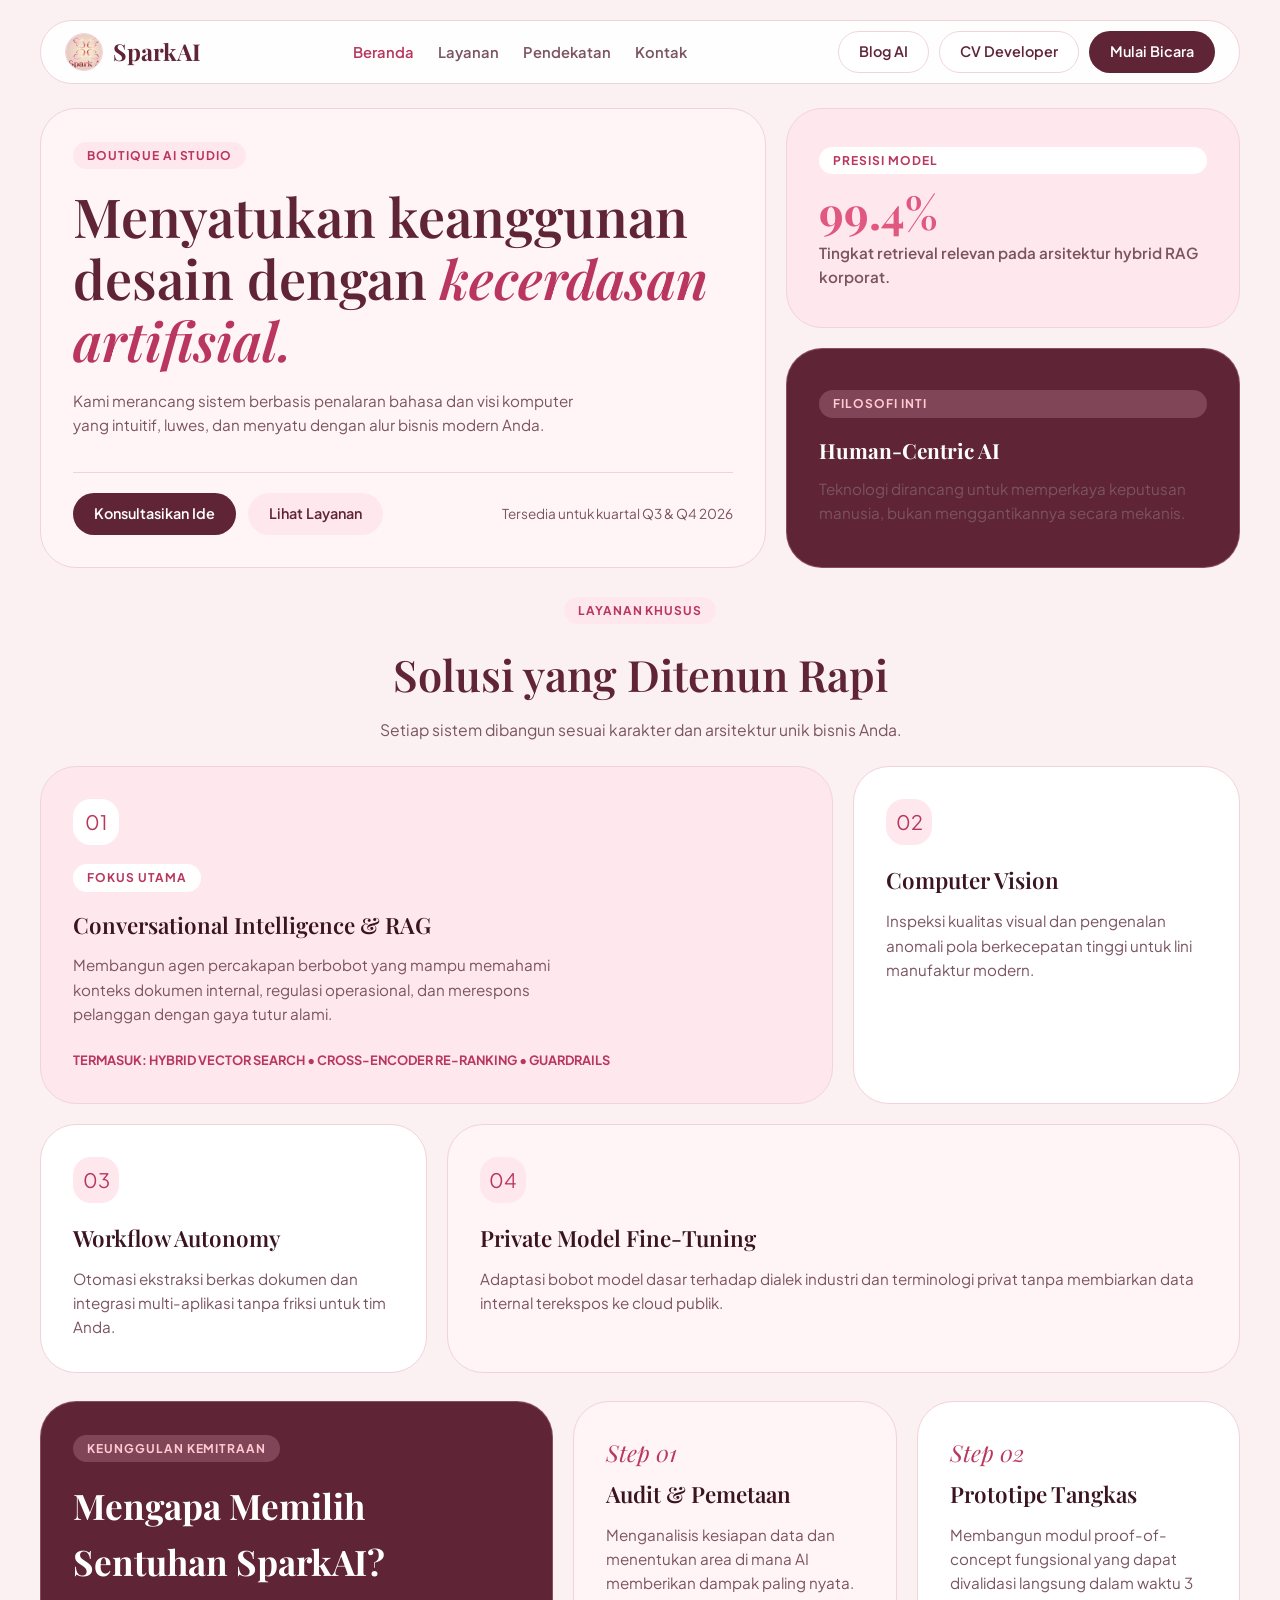
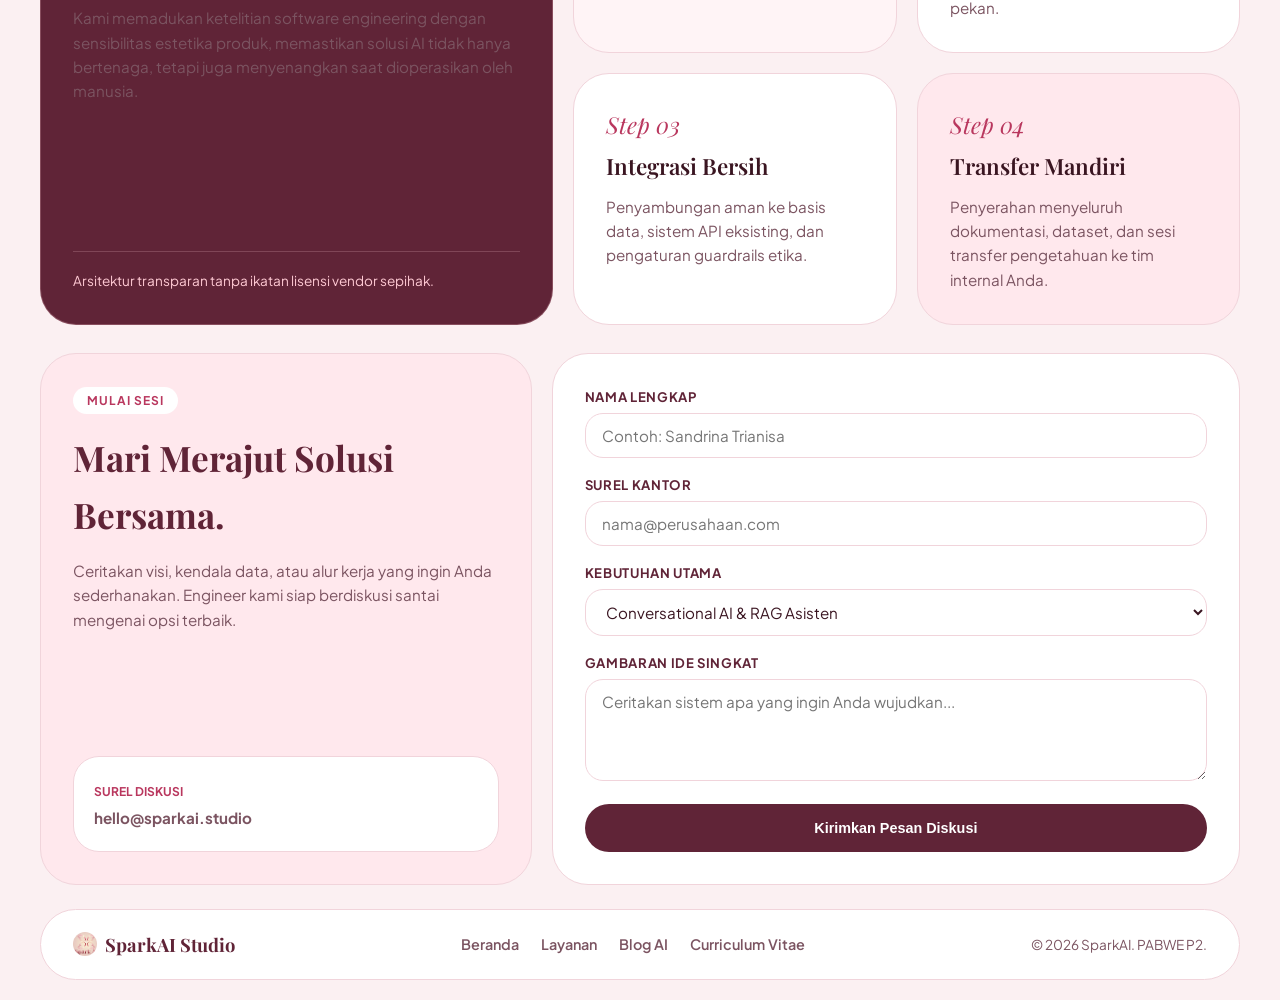
==== commit eb83261d: "yaya" ====
--- a/index.html
+++ b/index.html
@@ -4,7 +4,9 @@
   <meta charset="UTF-8" />
   <meta name="viewport" content="width=device-width, initial-scale=1.0" />
   <meta name="description" content="SparkAI Studio menghadirkan solusi otomasi cerdas, asisten virtual berbasis LLM, dan visi komputer untuk transformasi digital perusahaan." />
+  <meta name="theme-color" content="#602437" />
   <title>SparkAI - Intelligent Studio & Craft</title>
+  
   <link rel="icon" href="assets/img/logo.png" type="image/png" />
 
   <!-- Google Fonts -->
@@ -15,7 +17,7 @@
     rel="stylesheet"
   />
 
-  <!-- External CSS Murni -->
+  <!-- External CSS Murni (Separation of Concern Maksimal) -->
   <link rel="stylesheet" href="assets/css/style.css" />
 </head>
 <body>
@@ -29,7 +31,7 @@
           <span>SparkAI</span>
         </a>
 
-        <!-- Desktop Nav -->
+        <!-- Desktop Navigation -->
         <nav aria-label="Navigasi Utama Desktop">
           <ul class="nav-links">
             <li><a href="#home" class="active">Beranda</a></li>
@@ -56,7 +58,7 @@
           <a href="#layanan" class="mobile-link">Layanan</a>
           <a href="#pendekatan" class="mobile-link">Pendekatan</a>
           <a href="#kontak" class="mobile-link">Kontak</a>
-          <hr style="border: 0; border-top: 1px solid var(--border-soft);" />
+          <hr class="drawer-divider" />
           <a href="blog.html">Blog AI</a>
           <a href="cv.html">CV Developer</a>
         </div>
@@ -64,7 +66,7 @@
     </header>
 
     <!-- LANDMARK UTAMA: MAIN -->
-    <main id="main-content" style="display: flex; flex-direction: column; gap: 28px;">
+    <main id="main-content" class="main-layout">
 
       <!-- HERO BENTO SECTION -->
       <section id="home" class="hero-bento" aria-labelledby="hero-title-id">
@@ -80,29 +82,29 @@
           </div>
 
           <div class="hero-bottom-row">
-            <div style="display: flex; gap: 12px; flex-wrap: wrap;">
+            <div class="hero-action-group">
               <a href="#kontak" class="btn btn-primary">Konsultasikan Ide</a>
               <a href="#layanan" class="btn btn-soft">Lihat Layanan</a>
             </div>
-            <span style="font-size: 0.85rem; color: var(--text-muted);">Tersedia untuk kuartal Q3 &amp; Q4 2026</span>
+            <span class="hero-availability">Tersedia untuk kuartal Q3 &amp; Q4 2026</span>
           </div>
         </article>
 
         <div class="hero-side-grid">
-          <article class="bento-card bento-blush" style="display: flex; flex-direction: column; justify-content: center;">
-            <span class="card-tag" style="background: white;">Presisi Model</span>
+          <article class="bento-card bento-blush hero-side-card">
+            <span class="card-tag tag-white">Presisi Model</span>
             <div class="stat-num">99.4%</div>
-            <p style="font-size: 0.95rem; color: var(--deep-plum); font-weight: 600;">
+            <p class="stat-desc">
               Tingkat retrieval relevan pada arsitektur hybrid RAG korporat.
             </p>
           </article>
 
-          <article class="bento-card bento-dark" style="display: flex; flex-direction: column; justify-content: center;">
+          <article class="bento-card bento-dark hero-side-card">
             <span class="card-tag">Filosofi Inti</span>
-            <h2 style="color: white; font-size: 1.3rem; font-family: var(--font-serif); margin-bottom: 10px;">
+            <h2 class="card-title-light">
               Human-Centric AI
             </h2>
-            <p style="color: var(--soft-blush);">
+            <p class="card-text-blush">
               Teknologi dirancang untuk memperkaya keputusan manusia, bukan menggantikannya secara mekanis.
             </p>
           </article>
@@ -120,17 +122,15 @@
         <div class="services-bento">
           <article class="bento-card bento-blush service-hero-tile">
             <div>
-              <div class="service-tile-icon" style="background: white;">01</div>
-              <span class="card-tag" style="background: white;">Fokus Utama</span>
+              <div class="service-tile-icon icon-bg-white">01</div>
+              <span class="card-tag tag-white">Fokus Utama</span>
               <h3>Conversational Intelligence &amp; RAG</h3>
-              <p style="max-width: 520px; margin-top: 8px;">
+              <p class="service-desc-constrained">
                 Membangun agen percakapan berbobot yang mampu memahami konteks dokumen internal, regulasi operasional, dan merespons pelanggan dengan gaya tutur alami.
               </p>
             </div>
-            <div style="margin-top: 24px;">
-              <span style="font-size: 0.8rem; font-weight: 700; color: var(--raspberry); text-transform: uppercase;">
-                Termasuk: Hybrid Vector Search • Cross-Encoder Re-ranking • Guardrails
-              </span>
+            <div class="service-footer-spec">
+              Termasuk: Hybrid Vector Search • Cross-Encoder Re-ranking • Guardrails
             </div>
           </article>
 
@@ -146,7 +146,7 @@
             <p>Otomasi ekstraksi berkas dokumen dan integrasi multi-aplikasi tanpa friksi untuk tim Anda.</p>
           </article>
 
-          <article class="bento-card bento-tint" style="grid-column: span 2;">
+          <article class="bento-card bento-tint tile-span-2">
             <div class="service-tile-icon">04</div>
             <h3>Private Model Fine-Tuning</h3>
             <p>Adaptasi bobot model dasar terhadap dialek industri dan terminologi privat tanpa membiarkan data internal terekspos ke cloud publik.</p>
@@ -157,17 +157,17 @@
       <!-- PENDEKATAN BENTO SECTION -->
       <section id="pendekatan" aria-labelledby="pendekatan-title-id">
         <div class="about-bento">
-          <article class="bento-card bento-dark" style="display: flex; flex-direction: column; justify-content: space-between;">
+          <article class="bento-card bento-dark about-bento-hero">
             <div>
               <span class="card-tag">Keunggulan Kemitraan</span>
-              <h2 id="pendekatan-title-id" style="font-family: var(--font-serif); font-size: 2.2rem; color: white; margin-bottom: 16px;">
+              <h2 id="pendekatan-title-id" class="about-hero-title">
                 Mengapa Memilih Sentuhan SparkAI?
               </h2>
-              <p style="margin-bottom: 24px; color: #ffffff;">
+              <p class="about-hero-text">
                 Kami memadukan ketelitian software engineering dengan sensibilitas estetika produk, memastikan solusi AI tidak hanya bertenaga, tetapi juga menyenangkan saat dioperasikan oleh manusia.
               </p>
             </div>
-            <div style="border-top: 1px solid rgba(255, 202, 212, 0.2); padding-top: 18px; font-size: 0.85rem; color: var(--soft-blush);">
+            <div class="about-hero-footer">
               Arsitektur transparan tanpa ikatan lisensi vendor sepihak.
             </div>
           </article>
@@ -203,20 +203,20 @@
       <!-- CONTACT BENTO SECTION -->
       <section id="kontak" aria-labelledby="kontak-title-id">
         <div class="contact-bento">
-          <article class="bento-card bento-blush" style="display: flex; flex-direction: column; justify-content: space-between;">
+          <article class="bento-card bento-blush contact-hero-card">
             <div>
-              <span class="card-tag" style="background: white;">Mulai Sesi</span>
-              <h2 id="kontak-title-id" style="font-family: var(--font-serif); font-size: 2.2rem; color: var(--deep-plum); margin-bottom: 16px;">
+              <span class="card-tag tag-white">Mulai Sesi</span>
+              <h2 id="kontak-title-id" class="contact-hero-title">
                 Mari Merajut Solusi Bersama.
               </h2>
-              <p style="color: var(--text-muted); margin-bottom: 24px;">
+              <p class="contact-hero-desc">
                 Ceritakan visi, kendala data, atau alur kerja yang ingin Anda sederhanakan. Engineer kami siap berdiskusi santai mengenai opsi terbaik.
               </p>
             </div>
 
-            <div style="background: white; padding: 20px; border-radius: var(--radius-md); border: 1px solid var(--border-soft);">
-              <small style="text-transform: uppercase; font-weight: 700; color: var(--raspberry); font-size: 0.75rem;">Surel Diskusi</small>
-              <p style="font-size: 1.05rem; font-weight: 700; color: var(--deep-plum); margin-top: 4px;">hello@sparkai.studio</p>
+            <div class="contact-info-box">
+              <span class="contact-info-label">Surel Diskusi</span>
+              <p class="contact-info-val">hello@sparkai.studio</p>
             </div>
           </article>
 
@@ -247,7 +247,7 @@
                 <textarea id="pesan" rows="4" placeholder="Ceritakan sistem apa yang ingin Anda wujudkan..."></textarea>
               </div>
 
-              <button type="submit" class="btn btn-primary" style="width: 100%; min-height: 48px;">
+              <button type="submit" class="btn btn-primary btn-submit-block">
                 Kirimkan Pesan Diskusi
               </button>
             </form>
@@ -259,8 +259,8 @@
 
     <!-- FOOTER PILL -->
     <footer class="footer-bento">
-      <div style="display: flex; align-items: center; gap: 8px; font-family: var(--font-serif); font-size: 1.15rem; font-weight: 700; color: var(--deep-plum);">
-        <img src="assets/img/logo.png" alt="SparkAI Logo" style="width: 24px; height: 24px; border-radius: 50%; object-fit: cover;" />
+      <div class="footer-brand">
+        <img src="assets/img/logo.png" alt="SparkAI Logo" class="footer-logo" width="24" height="24" />
         SparkAI Studio
       </div>
 
@@ -271,12 +271,11 @@
         <a href="cv.html">Curriculum Vitae</a>
       </nav>
 
-      <span style="font-size: 0.85rem; color: var(--text-muted);">&copy; 2026 SparkAI. PABWE P2.</span>
+      <span class="copyright-text">&copy; 2026 SparkAI. PABWE P2.</span>
     </footer>
 
   </div>
 
-  <!-- Script Toggle Navigasi Mobile -->
   <script>
     const toggleBtn = document.getElementById('mobileNavToggle');
     const drawer = document.getElementById('mobileDrawer');
--- a/assets/css/style.css
+++ b/assets/css/style.css
@@ -1,6 +1,7 @@
 /* ==========================================================================
    SPARKAI - SOFT EDITORIAL BENTO UI (ROSE ROYALE)
    PABWE Praktikum 2 - External CSS Murni
+   Separation of Concern: Bebas Inline Stylesheet
    ========================================================================== */
 
 /* 1. CSS VARIABLES (DESIGN TOKENS) */
@@ -63,7 +64,7 @@
   text-decoration: none;
 }
 
-/* 3. PAGE CANVAS WRAPPER */
+/* 3. LAYOUT & CONTAINER */
 .page-canvas {
   max-width: 1200px;
   margin-inline: auto;
@@ -72,7 +73,13 @@
   gap: 24px;
 }
 
-/* 4. HEADER PILL & MOBILE NAVIGATION */
+.main-layout {
+  display: flex;
+  flex-direction: column;
+  gap: 28px;
+}
+
+/* 4. HEADER PILL & NAVIGATION */
 .site-header {
   position: sticky;
   top: 16px;
@@ -135,7 +142,7 @@
   gap: 10px;
 }
 
-/* Mobile Toggle Hamburger */
+/* Mobile Drawer Hamburger */
 .nav-toggle-btn {
   display: none;
   background: transparent;
@@ -178,7 +185,12 @@
   color: var(--raspberry);
 }
 
-/* 5. BUTTON STYLES */
+.drawer-divider {
+  border: 0;
+  border-top: 1px solid var(--border-soft);
+}
+
+/* 5. BUTTONS */
 .btn {
   display: inline-flex;
   align-items: center;
@@ -226,7 +238,12 @@
   background-color: var(--soft-blush);
 }
 
-/* 6. BENTO CARD PRIMITIVES */
+.btn-submit-block {
+  width: 100%;
+  min-height: 48px;
+}
+
+/* 6. BENTO CARDS */
 .bento-card {
   background-color: var(--bg-card);
   border: 1px solid var(--border-soft);
@@ -263,12 +280,16 @@
   color: var(--raspberry);
 }
 
+.tag-white {
+  background-color: white;
+}
+
 .bento-dark .card-tag {
   background-color: rgba(255, 202, 212, 0.2);
   color: var(--soft-blush);
 }
 
-/* 7. HERO BENTO SECTION */
+/* 7. HERO SECTION */
 .hero-bento {
   display: grid;
   grid-template-columns: 1.6fr 1fr;
@@ -313,12 +334,29 @@
   border-top: 1px solid var(--border-soft);
 }
 
+.hero-action-group {
+  display: flex;
+  gap: 12px;
+  flex-wrap: wrap;
+}
+
+.hero-availability {
+  font-size: 0.85rem;
+  color: var(--text-muted);
+}
+
 .hero-side-grid {
   display: grid;
   grid-template-rows: 1fr 1fr;
   gap: 20px;
 }
 
+.hero-side-card {
+  display: flex;
+  flex-direction: column;
+  justify-content: center;
+}
+
 .stat-num {
   font-family: var(--font-serif);
   font-size: 2.8rem;
@@ -326,6 +364,23 @@
   line-height: 1;
   color: var(--rose-pink);
   margin-bottom: 6px;
+}
+
+.stat-desc {
+  font-size: 0.95rem;
+  color: var(--deep-plum);
+  font-weight: 600;
+}
+
+.card-title-light {
+  color: white;
+  font-size: 1.3rem;
+  font-family: var(--font-serif);
+  margin-bottom: 10px;
+}
+
+.card-text-blush {
+  color: var(--soft-blush);
 }
 
 /* 8. SECTION HEADINGS */
@@ -375,6 +430,27 @@
   margin-bottom: 18px;
 }
 
+.icon-bg-white {
+  background-color: white;
+}
+
+.service-desc-constrained {
+  max-width: 520px;
+  margin-top: 8px;
+}
+
+.service-footer-spec {
+  margin-top: 24px;
+  font-size: 0.8rem;
+  font-weight: 700;
+  color: var(--raspberry);
+  text-transform: uppercase;
+}
+
+.tile-span-2 {
+  grid-column: span 2;
+}
+
 .bento-card h3 {
   font-family: var(--font-serif);
   font-size: 1.4rem;
@@ -387,13 +463,38 @@
   font-size: 0.95rem;
 }
 
-/* 10. ABOUT / FILOSOFI */
+/* 10. ABOUT / PHILOSOPHY */
 .about-bento {
   display: grid;
   grid-template-columns: 1fr 1.3fr;
   gap: 20px;
 }
 
+.about-bento-hero {
+  display: flex;
+  flex-direction: column;
+  justify-content: space-between;
+}
+
+.about-hero-title {
+  font-family: var(--font-serif);
+  font-size: 2.2rem;
+  color: white;
+  margin-bottom: 16px;
+}
+
+.about-hero-text {
+  margin-bottom: 24px;
+  color: #ffffff;
+}
+
+.about-hero-footer {
+  border-top: 1px solid rgba(255, 202, 212, 0.2);
+  padding-top: 18px;
+  font-size: 0.85rem;
+  color: var(--soft-blush);
+}
+
 .about-bento-subgrid {
   display: grid;
   grid-template-columns: 1fr 1fr;
@@ -408,11 +509,50 @@
   margin-bottom: 6px;
 }
 
-/* 11. FORM BENTO */
+/* 11. FORM & CONTACT BENTO */
 .contact-bento {
   display: grid;
   grid-template-columns: 1fr 1.4fr;
   gap: 20px;
+}
+
+.contact-hero-card {
+  display: flex;
+  flex-direction: column;
+  justify-content: space-between;
+}
+
+.contact-hero-title {
+  font-family: var(--font-serif);
+  font-size: 2.2rem;
+  color: var(--deep-plum);
+  margin-bottom: 16px;
+}
+
+.contact-hero-desc {
+  color: var(--text-muted);
+  margin-bottom: 24px;
+}
+
+.contact-info-box {
+  background: white;
+  padding: 20px;
+  border-radius: var(--radius-md);
+  border: 1px solid var(--border-soft);
+}
+
+.contact-info-label {
+  text-transform: uppercase;
+  font-weight: 700;
+  color: var(--raspberry);
+  font-size: 0.75rem;
+}
+
+.contact-info-val {
+  font-size: 1.05rem;
+  font-weight: 700;
+  color: var(--deep-plum);
+  margin-top: 4px;
 }
 
 .form-group {
@@ -452,7 +592,7 @@
   box-shadow: 0 0 0 4px rgba(224, 87, 128, 0.15);
 }
 
-/* 12. FOOTER PILL */
+/* 12. FOOTER */
 .footer-bento {
   display: flex;
   justify-content: space-between;
@@ -465,6 +605,23 @@
   background-color: white;
 }
 
+.footer-brand {
+  display: flex;
+  align-items: center;
+  gap: 8px;
+  font-family: var(--font-serif);
+  font-size: 1.15rem;
+  font-weight: 700;
+  color: var(--deep-plum);
+}
+
+.footer-logo {
+  width: 24px;
+  height: 24px;
+  border-radius: 50%;
+  object-fit: cover;
+}
+
 .footer-nav {
   display: flex;
   gap: 22px;
@@ -477,7 +634,12 @@
   color: var(--raspberry);
 }
 
-/* 13. RESPONSIVE BREAKPOINTS */
+.copyright-text {
+  font-size: 0.85rem;
+  color: var(--text-muted);
+}
+
+/* 13. RESPONSIVE MEDIA QUERIES */
 @media (max-width: 960px) {
   .hero-bento,
   .about-bento,
@@ -504,7 +666,8 @@
   .about-bento-subgrid {
     grid-template-columns: 1fr;
   }
-  .service-hero-tile {
+  .service-hero-tile,
+  .tile-span-2 {
     grid-column: span 1;
   }
   .footer-bento {
